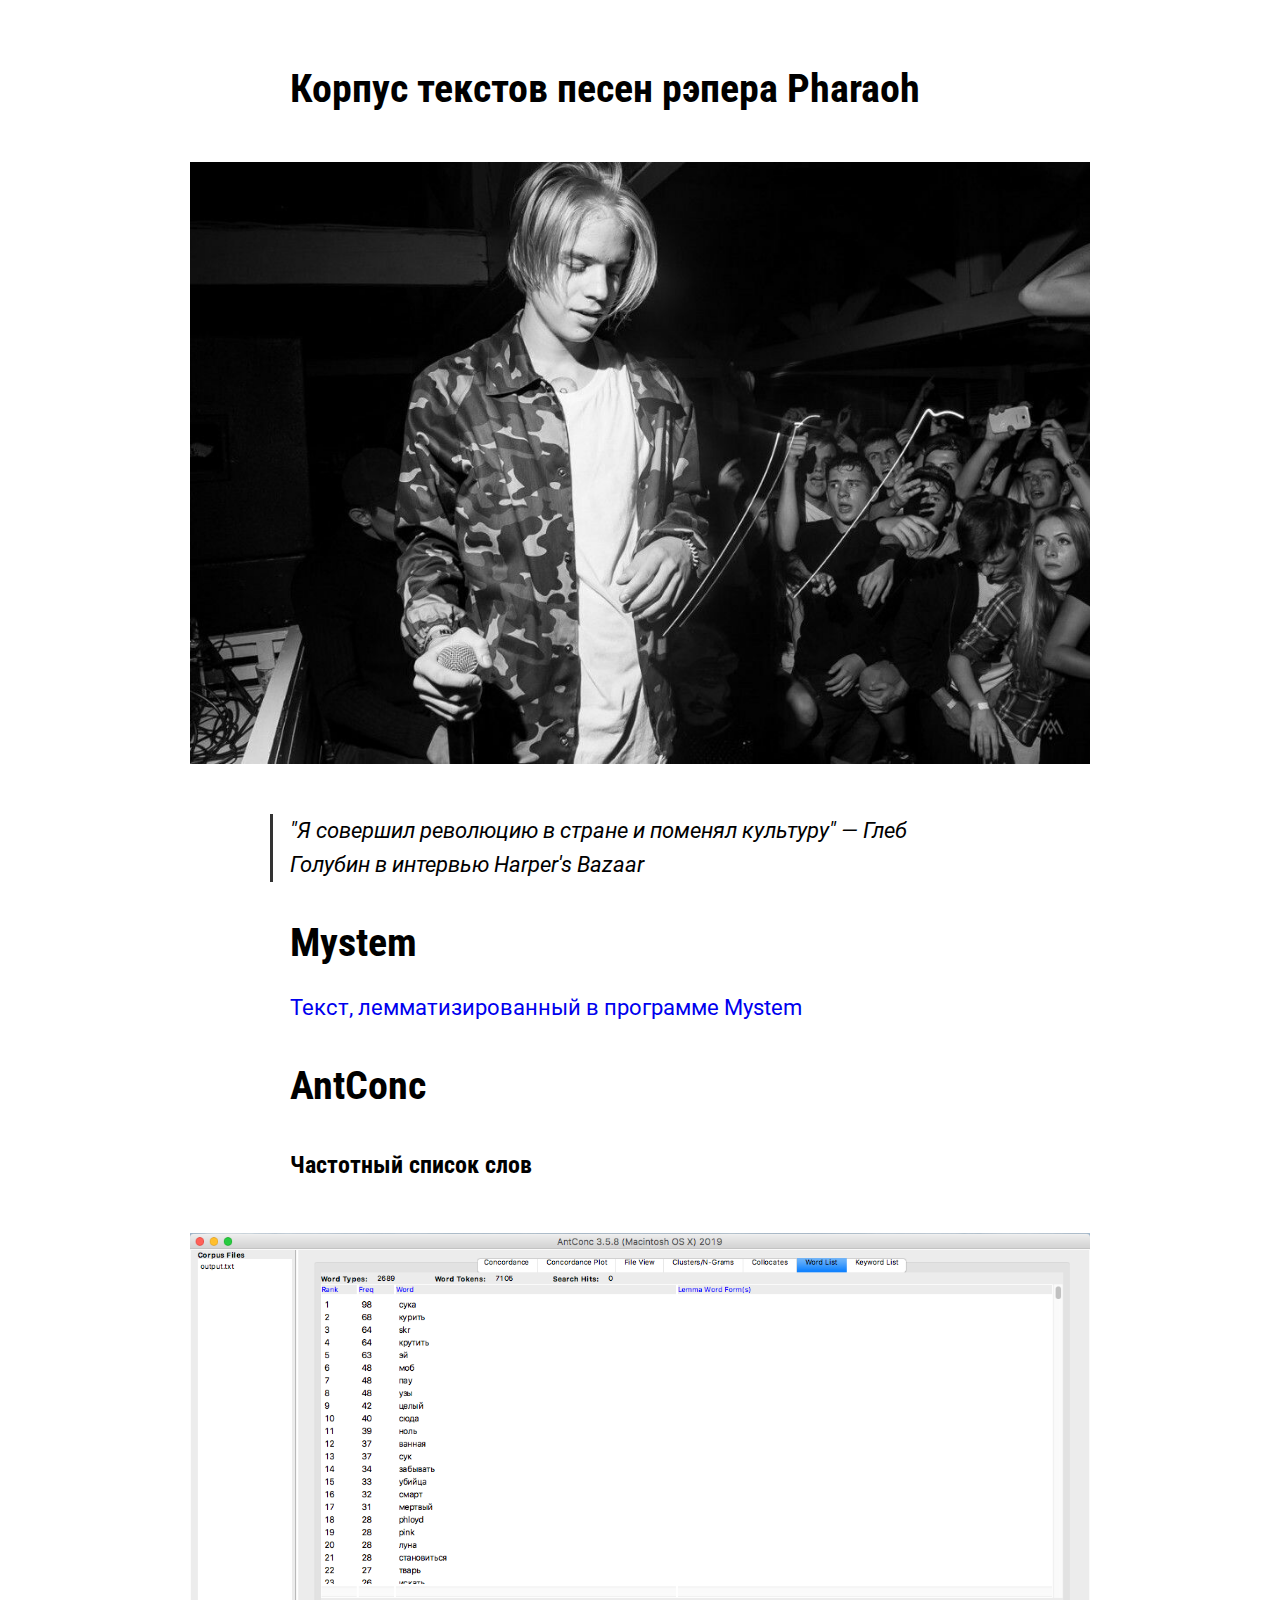
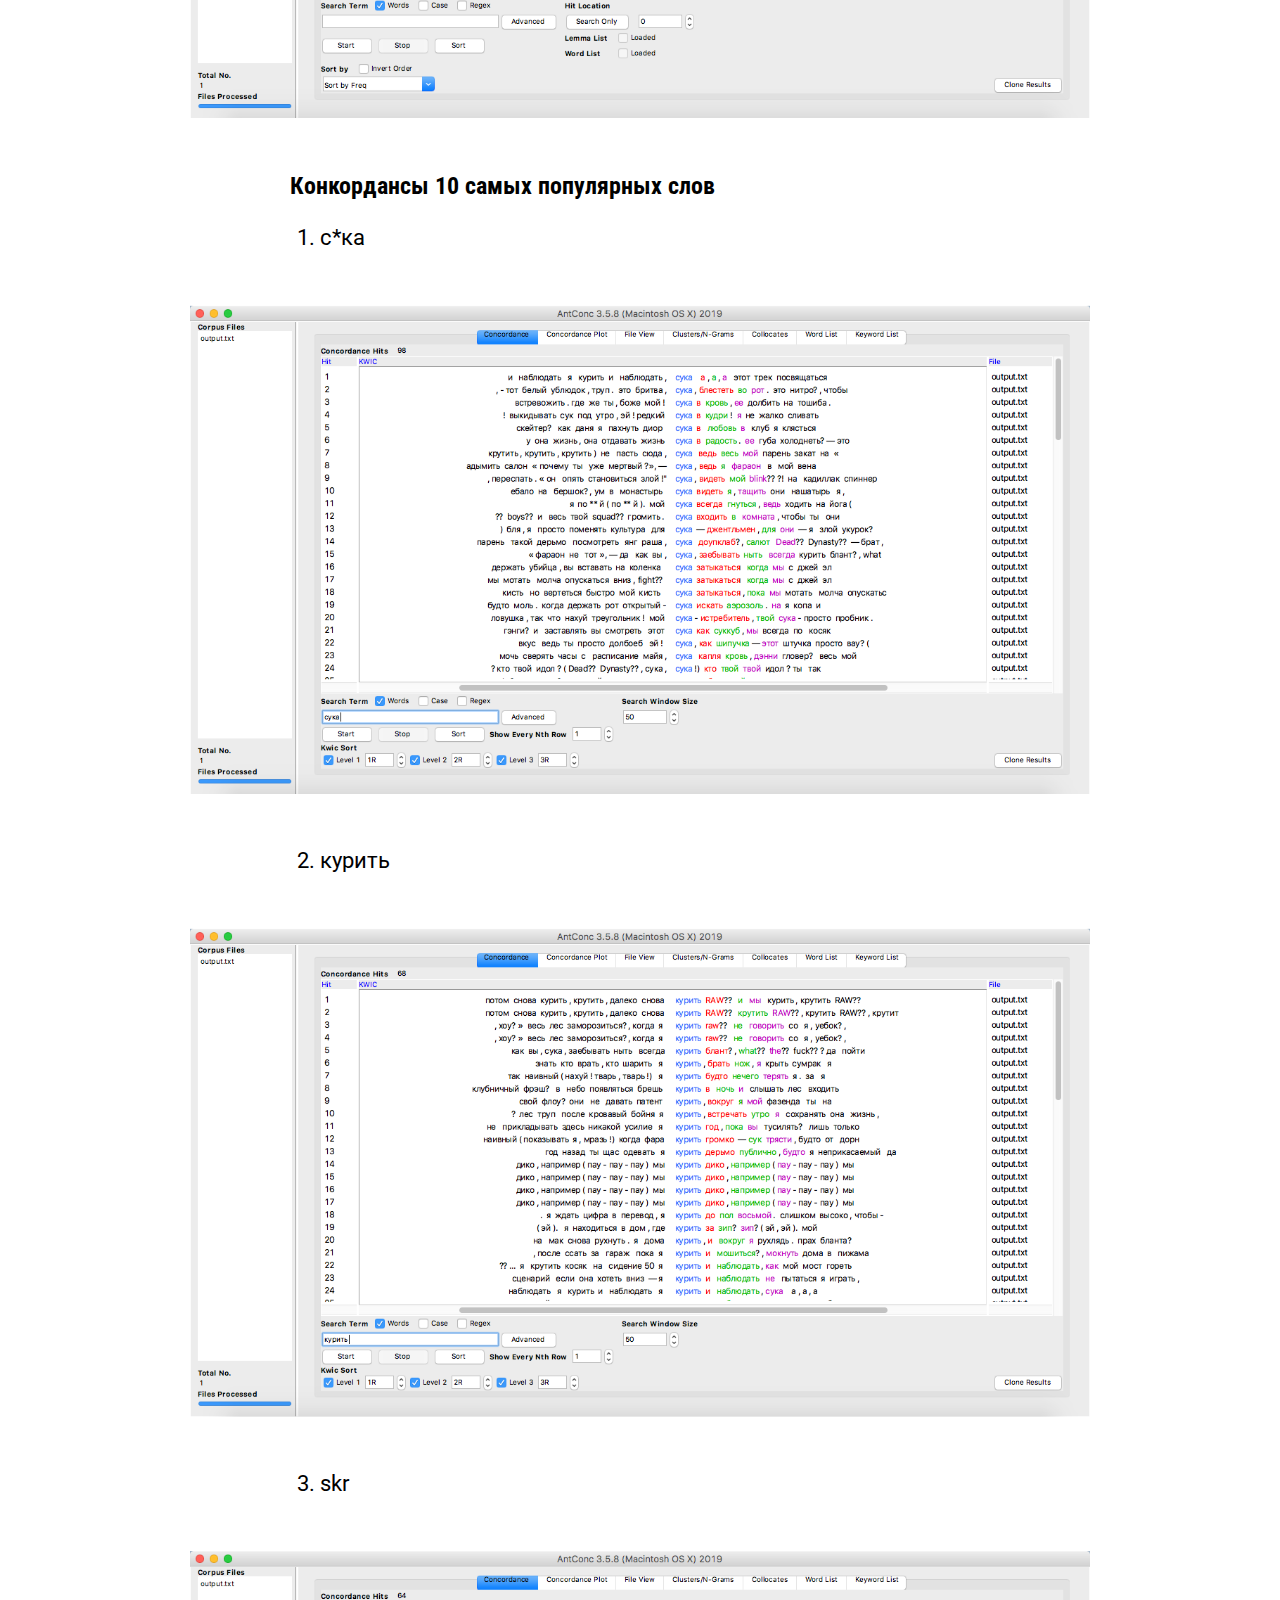
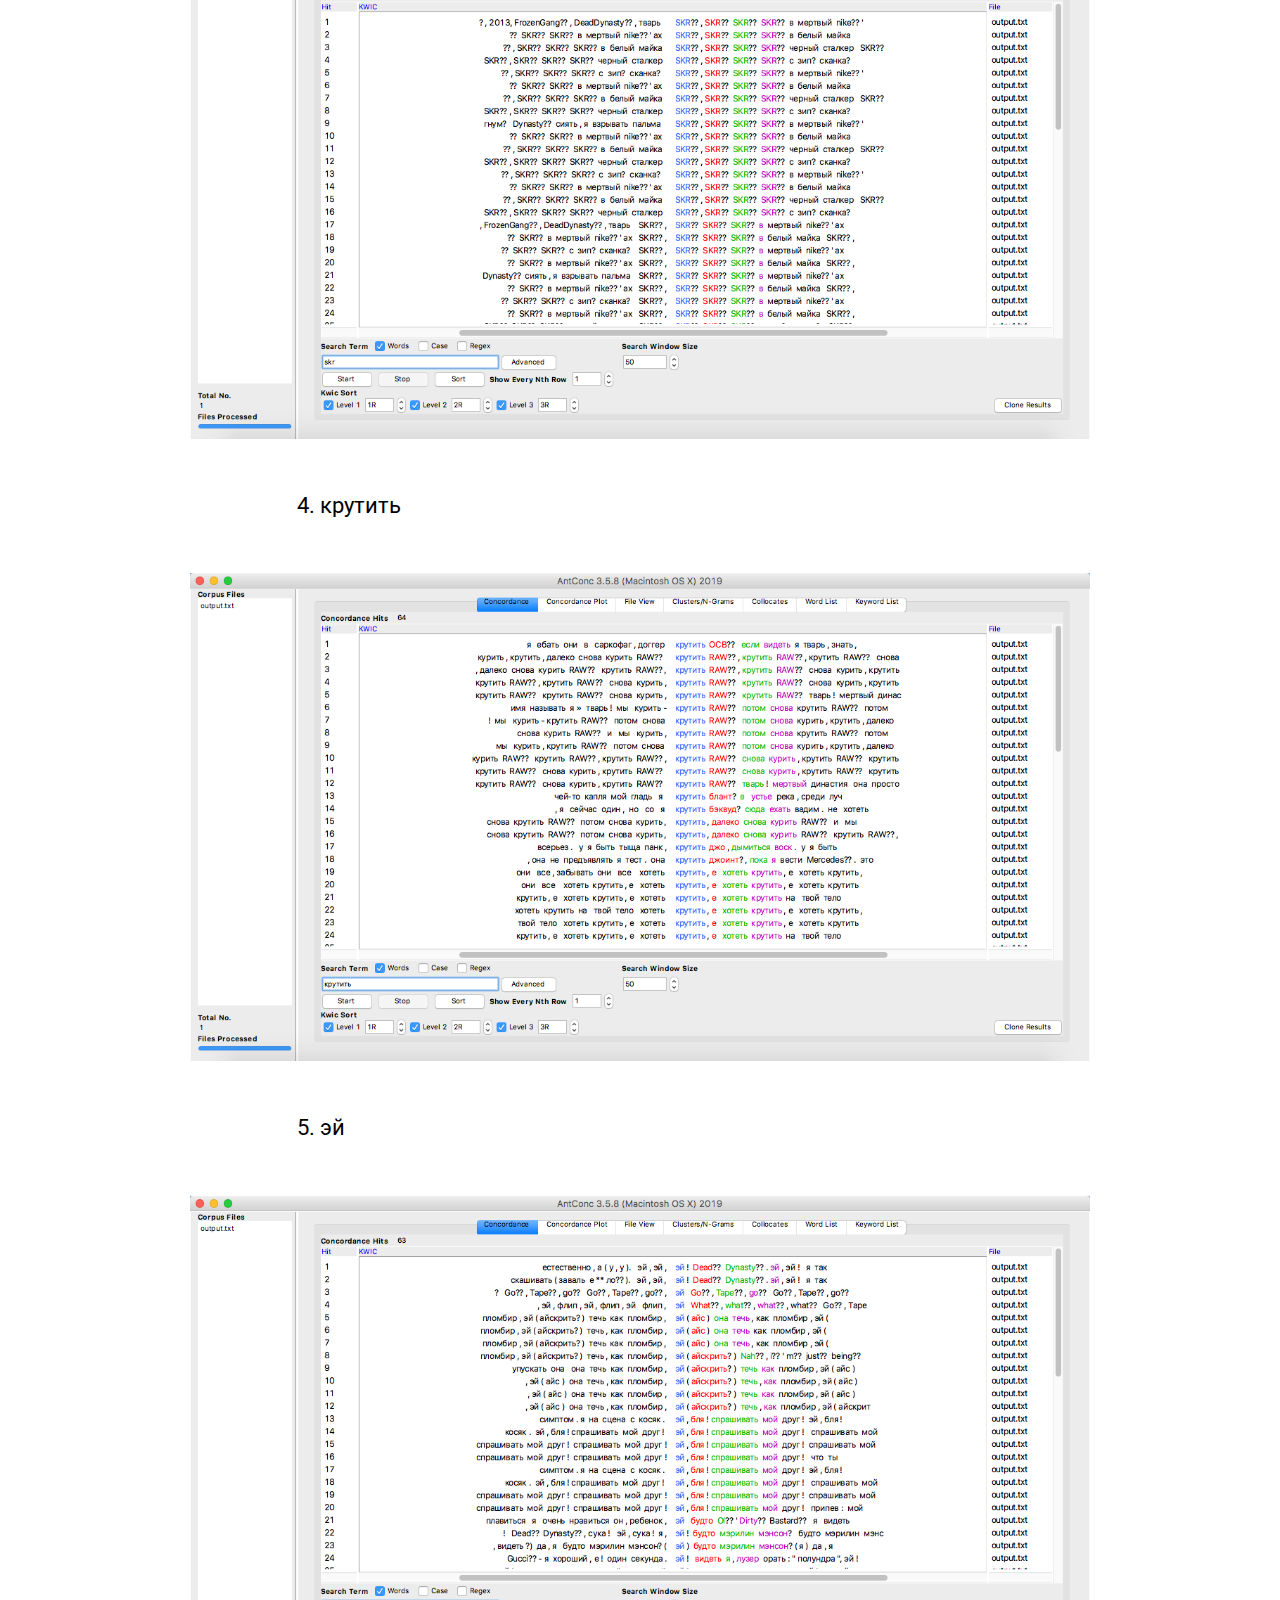
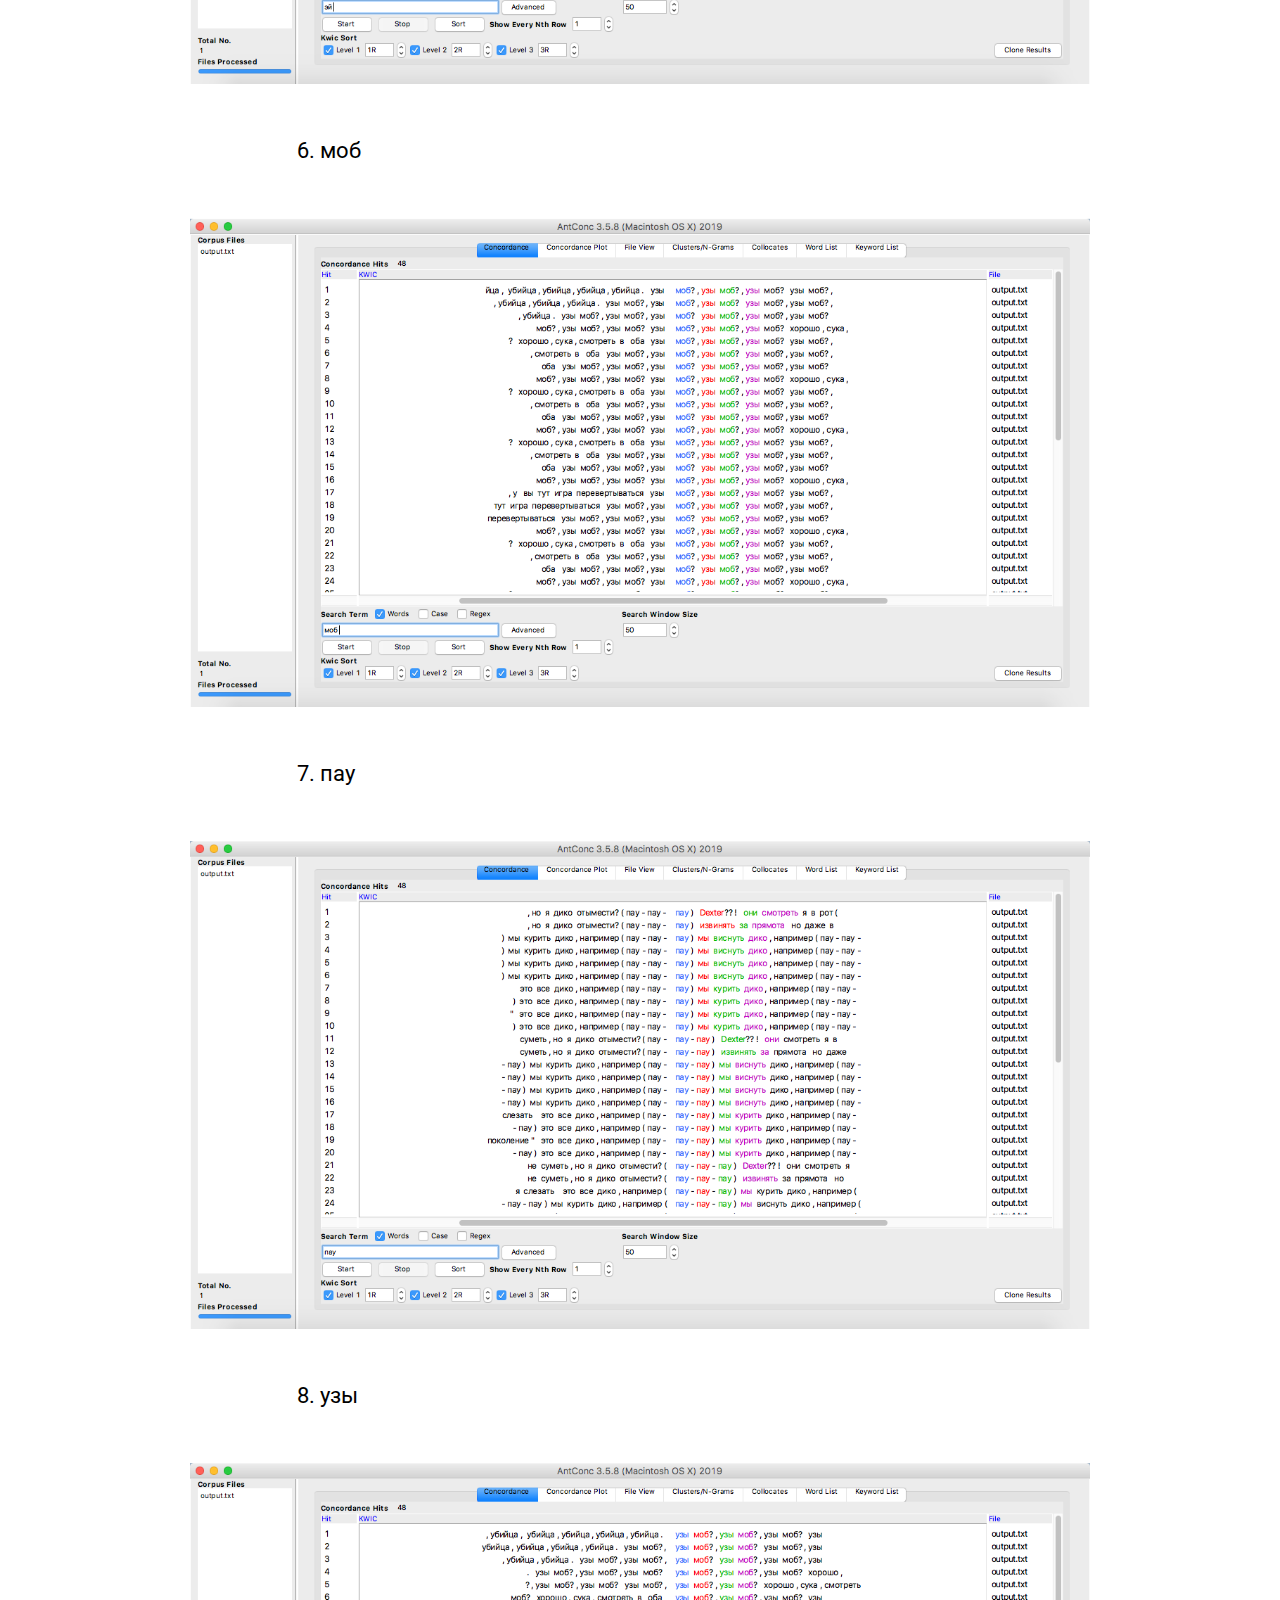
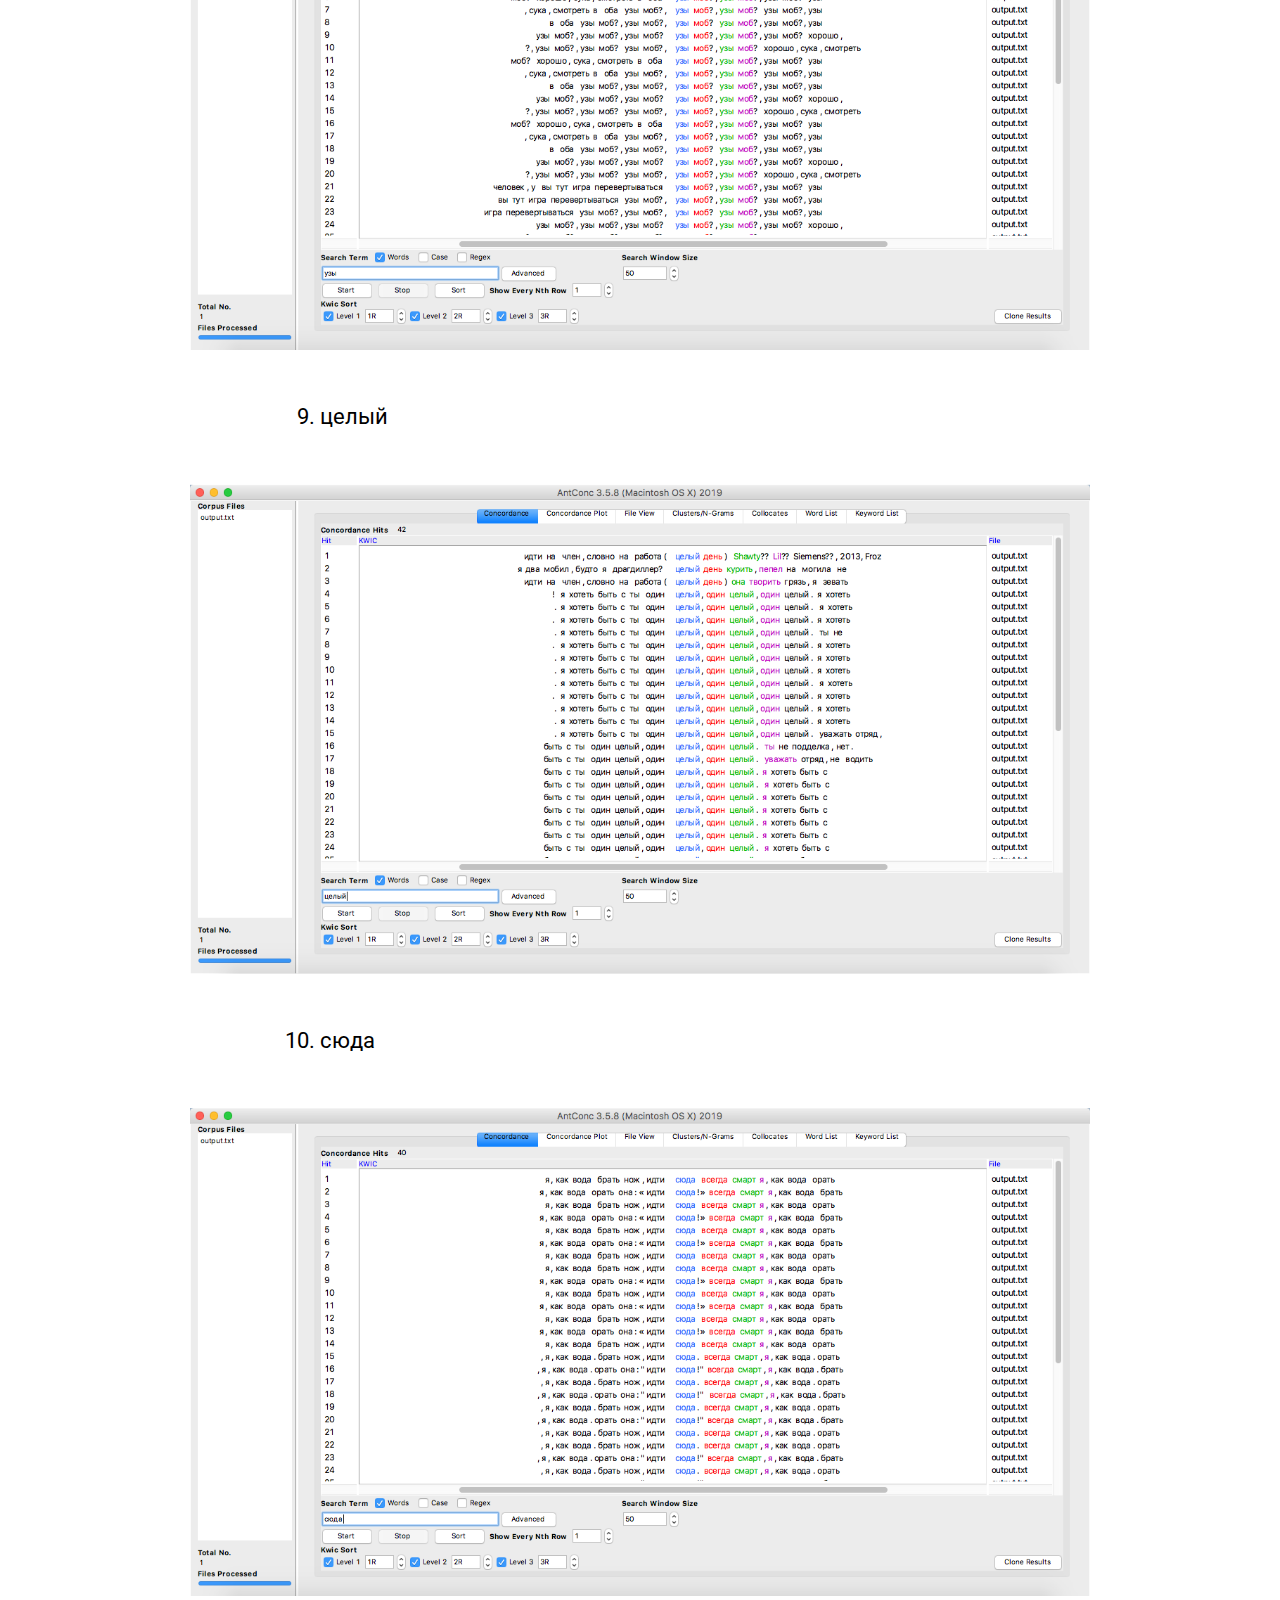
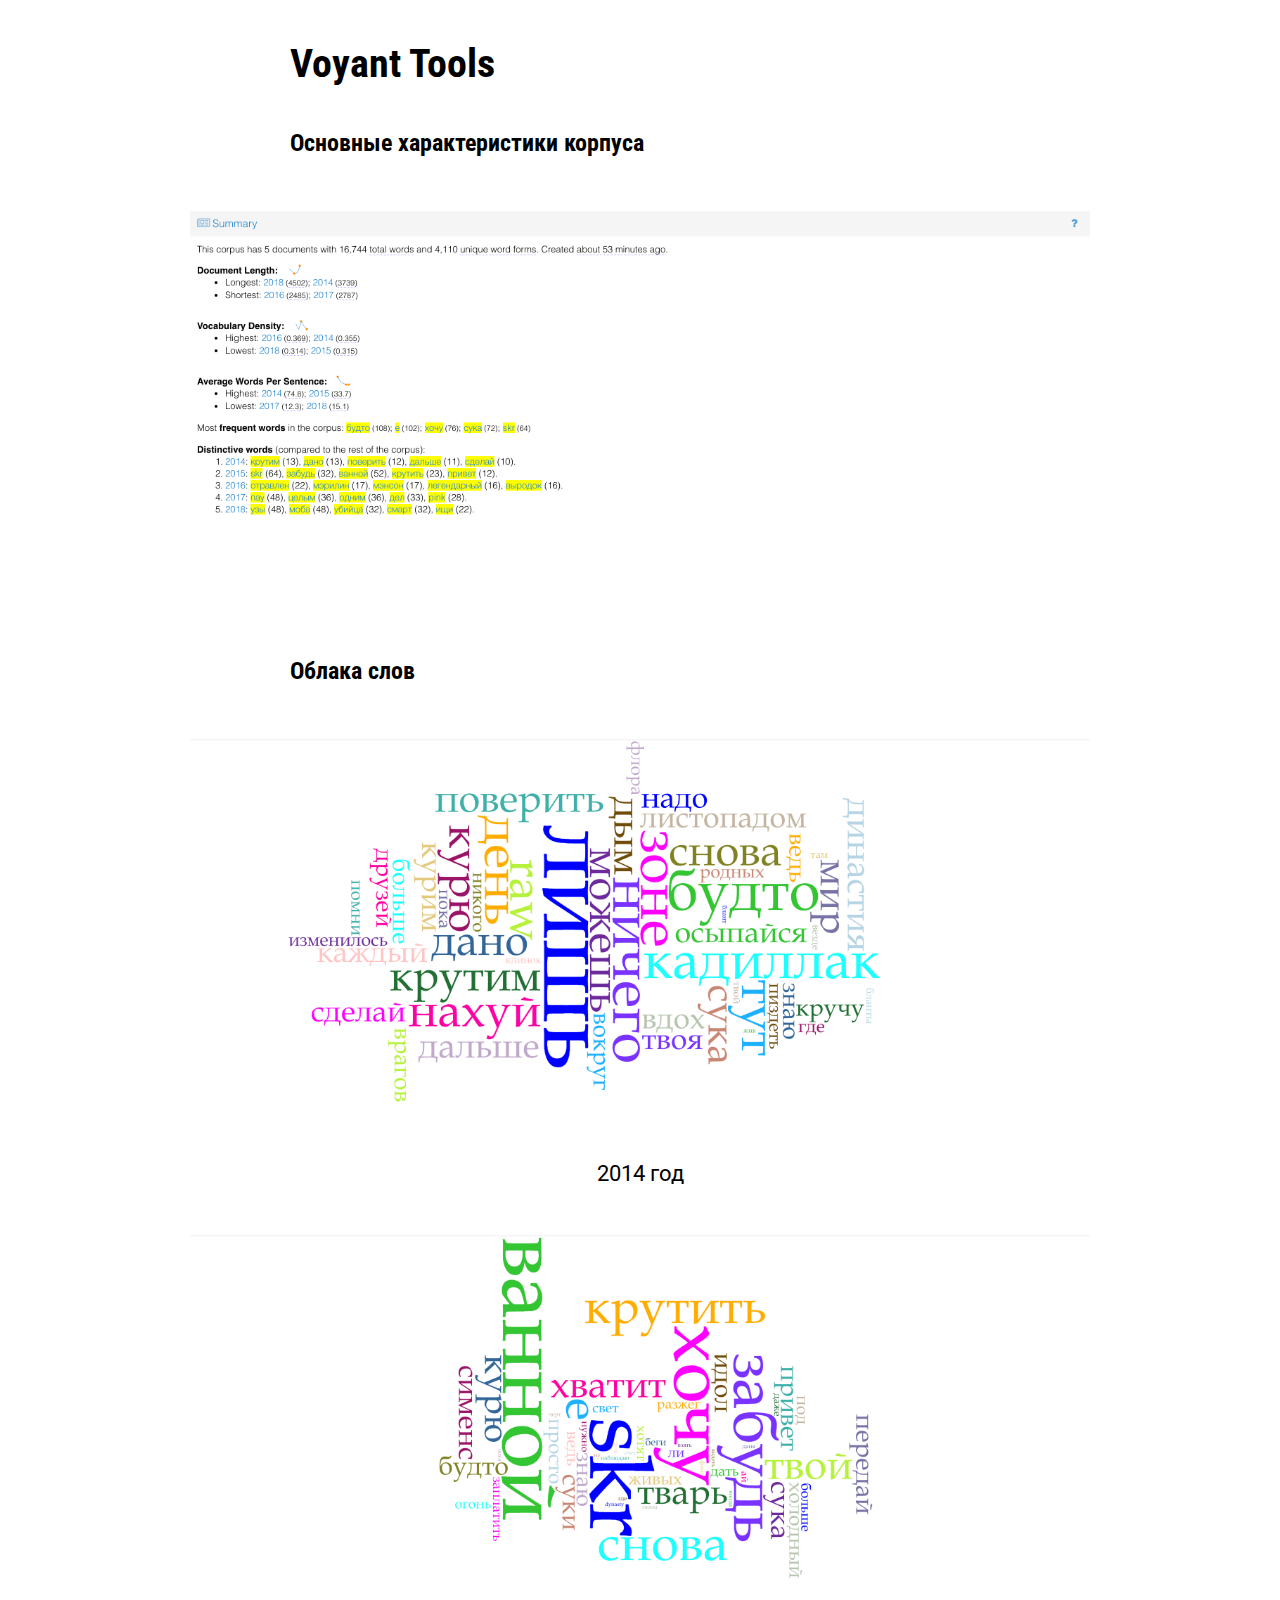
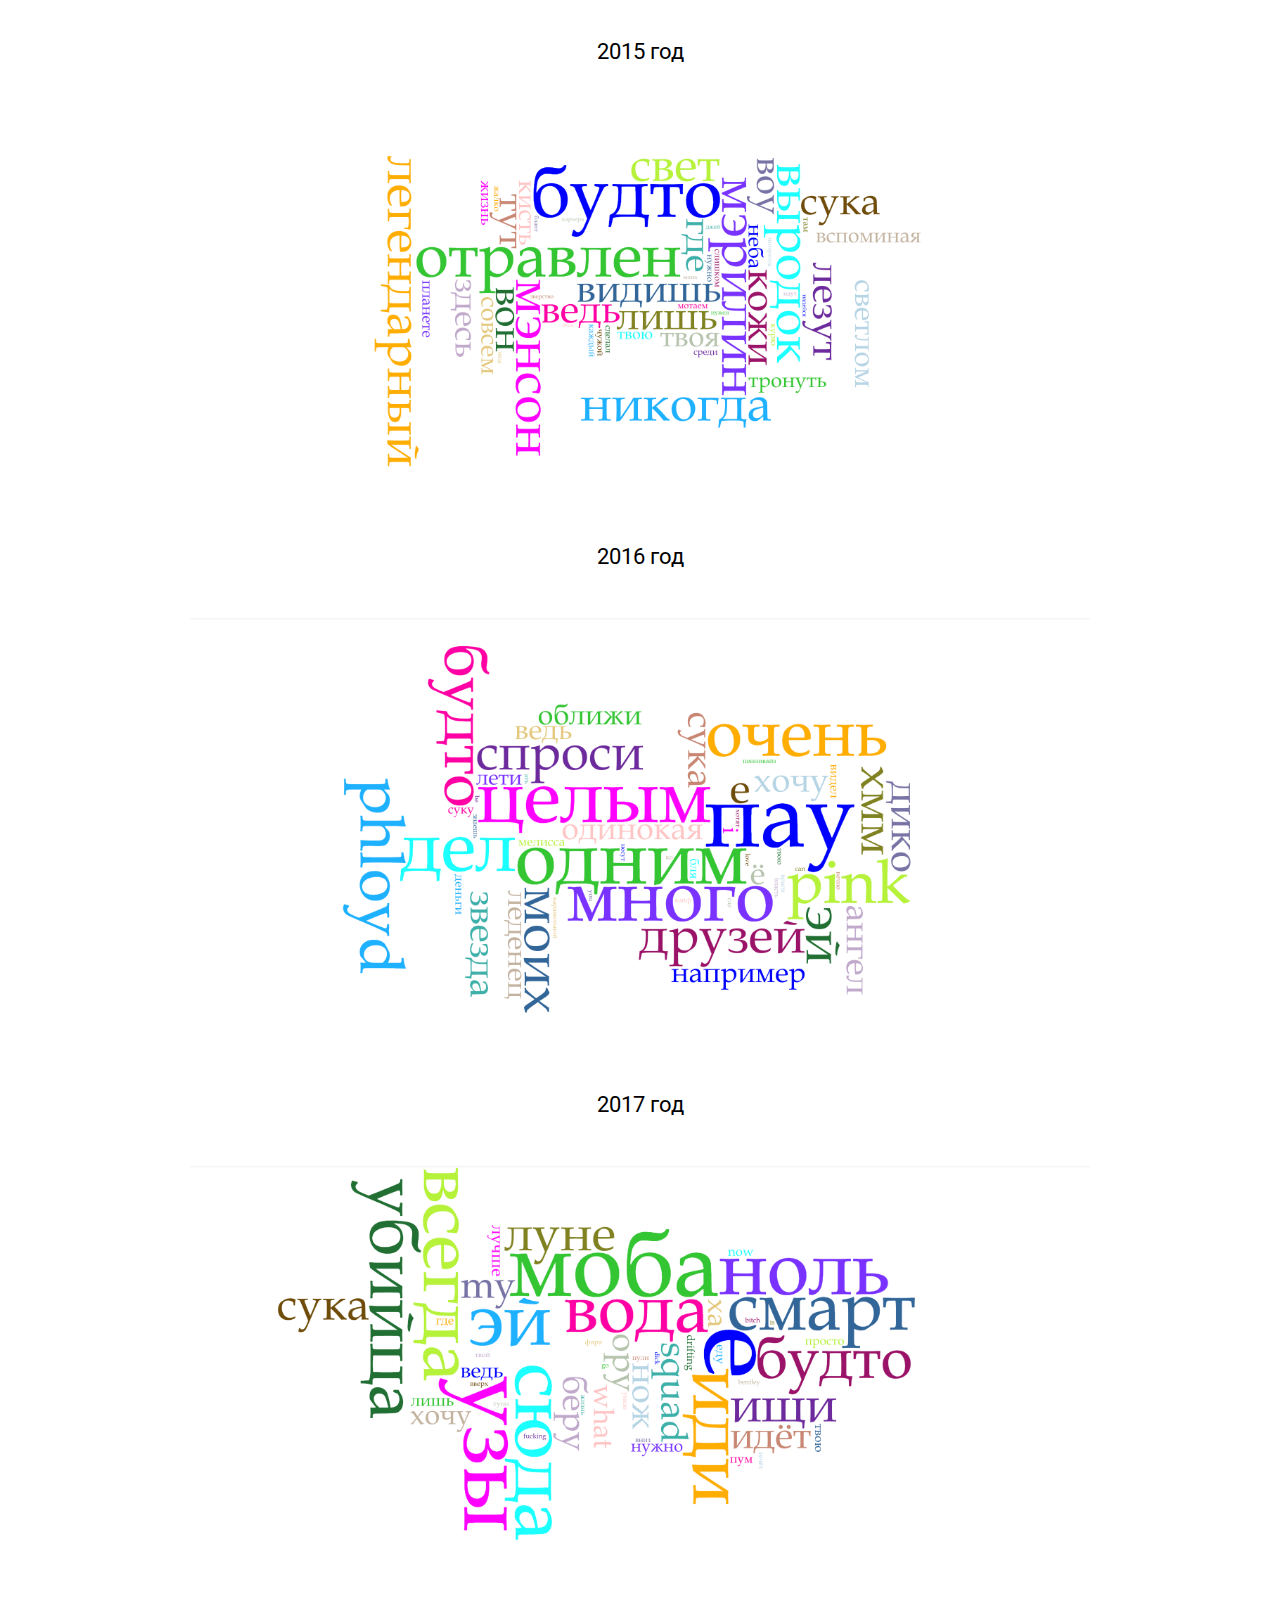
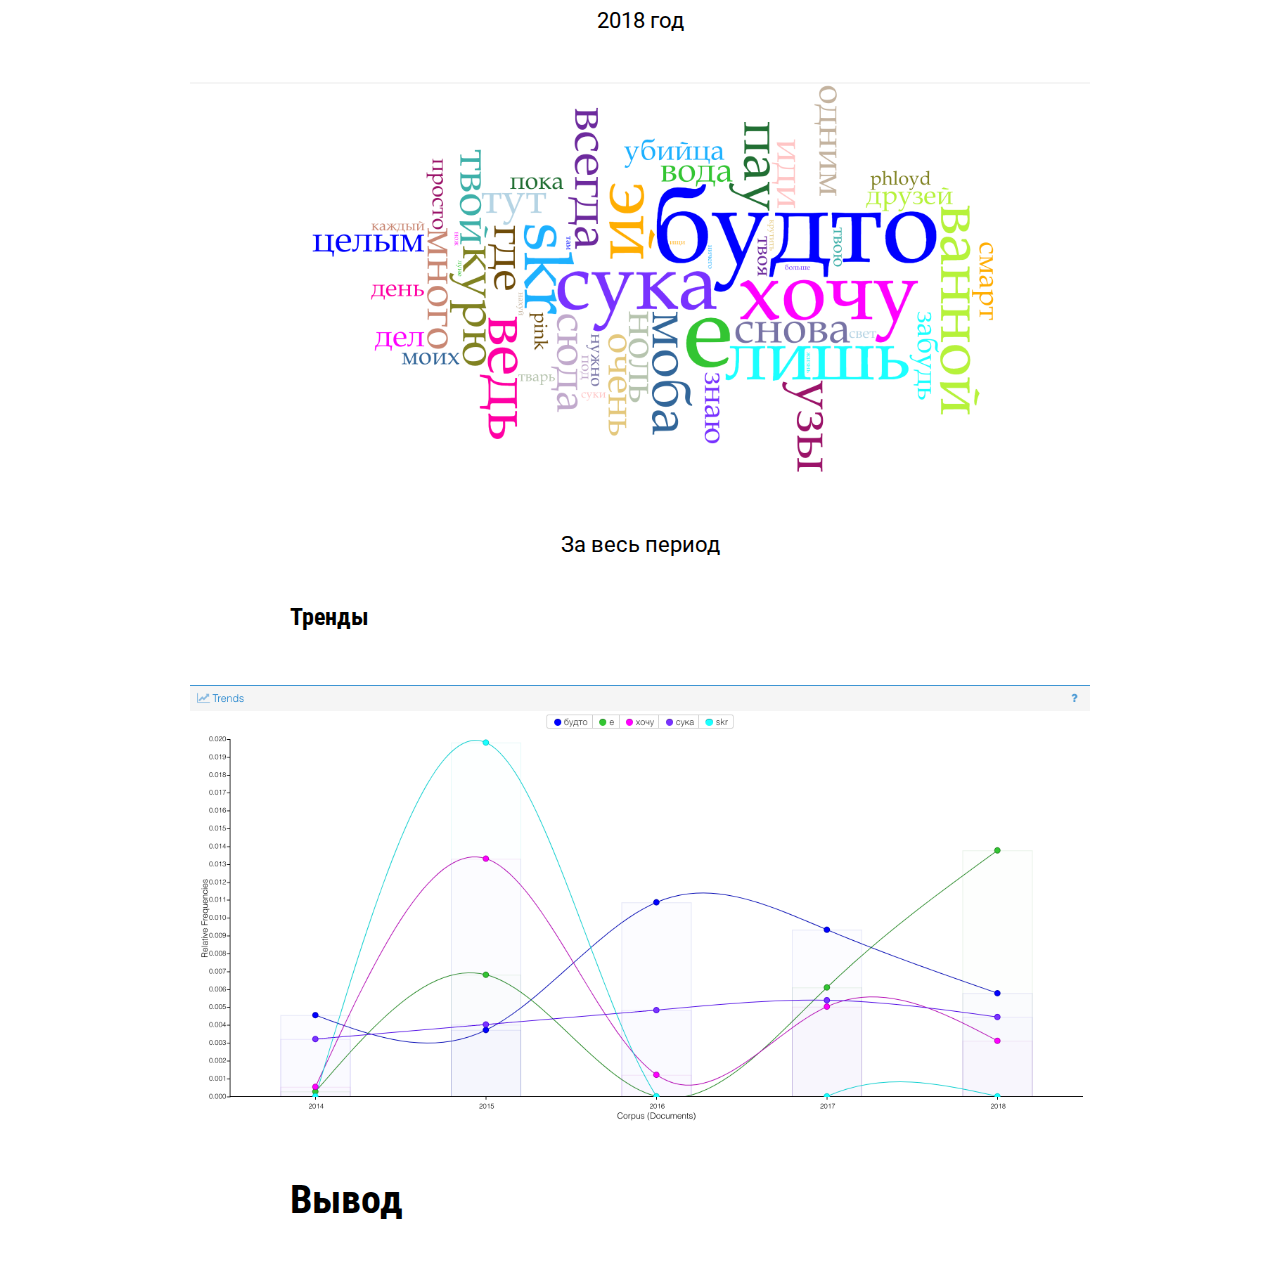
==== project/project.html @ e4fc2eec "Add files via upload" ====
<!DOCTYPE html>
<html lang="en">
<head>
  <meta charset="UTF-8">
  <meta name="viewport" content="width=device-width, initial-scale=1.0">
  <meta http-equiv="X-UA-Compatible" content="ie=edge">
  <link rel="stylesheet" href="style.css">
  <title>Проект</title>
</head>
<body>
  <article>
    <h1>Корпус текстов песен рэпера Pharaoh</h1>
        <img src="img.jpg" alt="Глеб Голубин">
          <blockquote>
            "Я совершил революцию в стране и поменял культуру" — Глеб Голубин в интервью Harper's Bazaar
          </blockquote>
      <h2>Mystem</h2>
        <p>
          <a href="Mystem/output.txt">Текст, лемматизированный в программе Mystem</a>
        </p>
      <h2>AntConc</h2>
        <h3>Частотный список слов</h3>
          <img src="AntConc/wordlist.png" alt="Word list">
        <h3>Конкордансы 10 самых популярных слов</h3>
        <ol>
          <li>с*ка</li>
          <img src="AntConc/concordance1.png" alt="concordance1">
          <li>курить</li>
          <img src="AntConc/concordance2.png" alt="concordance2">
          <li>skr</li>
          <img src="AntConc/concordance3.png" alt="concordance3">
          <li>крутить</li>
          <img src="AntConc/concordance4.png" alt="concordance4">
          <li>эй</li>
          <img src="AntConc/concordance5.png" alt="concordance5">
          <li>моб</li>
          <img src="AntConc/concordance6.png" alt="concordance6">
          <li>пау</li>
          <img src="AntConc/concordance7.png" alt="concordance7">
          <li>узы</li>
          <img src="AntConc/concordance8.png" alt="concordance8">
          <li>целый</li>
          <img src="AntConc/concordance9.png" alt="concordance9">
          <li>сюда</li>
          <img src="AntConc/concordance10.png" alt="concordance10">
        </ol>

      <h2>Voyant Tools</h2>
        <h3>Основные характеристики корпуса</h3>
          <img src="Voyant Tools/summary.png" alt="summary">
        <h3>Облака слов</h3>
          <figure>
            <img src="Voyant Tools/2014.png" alt="2014">
            <figcaption>2014 год</figcaption>
          </figure>
          <figure>
            <img src="Voyant Tools/2015.png" alt="2015">
            <figcaption>2015 год</figcaption>
          </figure>
          <figure>
            <img src="Voyant Tools/2016.png" alt="2016">
            <figcaption>2016 год</figcaption>
          </figure>
          <figure>
            <img src="Voyant Tools/2017.png" alt="2017">
            <figcaption>2017 год</figcaption>
          </figure>
          <figure>
            <img src="Voyant Tools/2018.png" alt="2018">
            <figcaption>2018 год</figcaption>
          </figure>
          <figure>
            <img src="Voyant Tools/corpora.png" alt="corpora">
            <figcaption>За весь период</figcaption>
          </figure>
        <h3>Тренды</h3>
          <img src="Voyant Tools/trends.png" alt="trends">
        <h2>Вывод</h2>
          <p></p>
  </article>

</body>
</html>
---- project/style.css ----
@import "reset.css";
@import url('https://fonts.googleapis.com/css?family=Roboto+Condensed:700&display=swap');
@import url('https://fonts.googleapis.com/css?family=Roboto&display=swap');

body {
  font-family: 'Roboto', sans-serif;
  padding-top: 66px;
  padding-bottom: 40px;
  -webkit-font-smoothing: antialiased;
  -moz-osx-font-smoothing: grayscale;
}

article {
  width: 700px;
  margin: 0 auto;
}

h1, h2, h3 {
  font-family: 'Roboto Condensed', sans-serif;
  font-weight: bold;
}

h1 {
  font-size: 40px;
  line-height: 46px;
}

h2 {
  font-size: 40px;
  line-height: 36px;
  margin-top: 43px;
}

h3 {
  font-size: 24px;
  line-height: 36px;
  margin-top: 43px;
}

article img {
  display: block;
  width: 900px;
  margin: 50px 0 50px -100px;
}

a {
  text-decoration: none;
}

article ul {
  margin: 29px auto;
  list-style: disc;
}

article ol {
  list-style: decimal;
}

article li {
  margin: 17px 0 17px 30px;
}

img + blockquote {
  margin-top: 39px;
}

p, article ul, article ol {
  font-size: 22px;
  line-height: 34px;
}

h2 + p, h3 + p {
  margin-top: 30px;
}

p + p, p + ol, p + ul {
  margin-top: 26px;
}

figcaption {
  margin: 0 auto;
  font-size: 22px;
  text-align: center;
}

blockquote {
  position: relative;
  margin-top: 29px;
  font-style: italic;
  font-size: 22px;
  line-height: 34px;
}

blockquote::before {
  content: '';
  display: block;
  position: absolute;
  top: 0;
  left: -20px;
  width: 3px;
  height: 100%;
  background-color: rgba(0,0,0,.8);
}
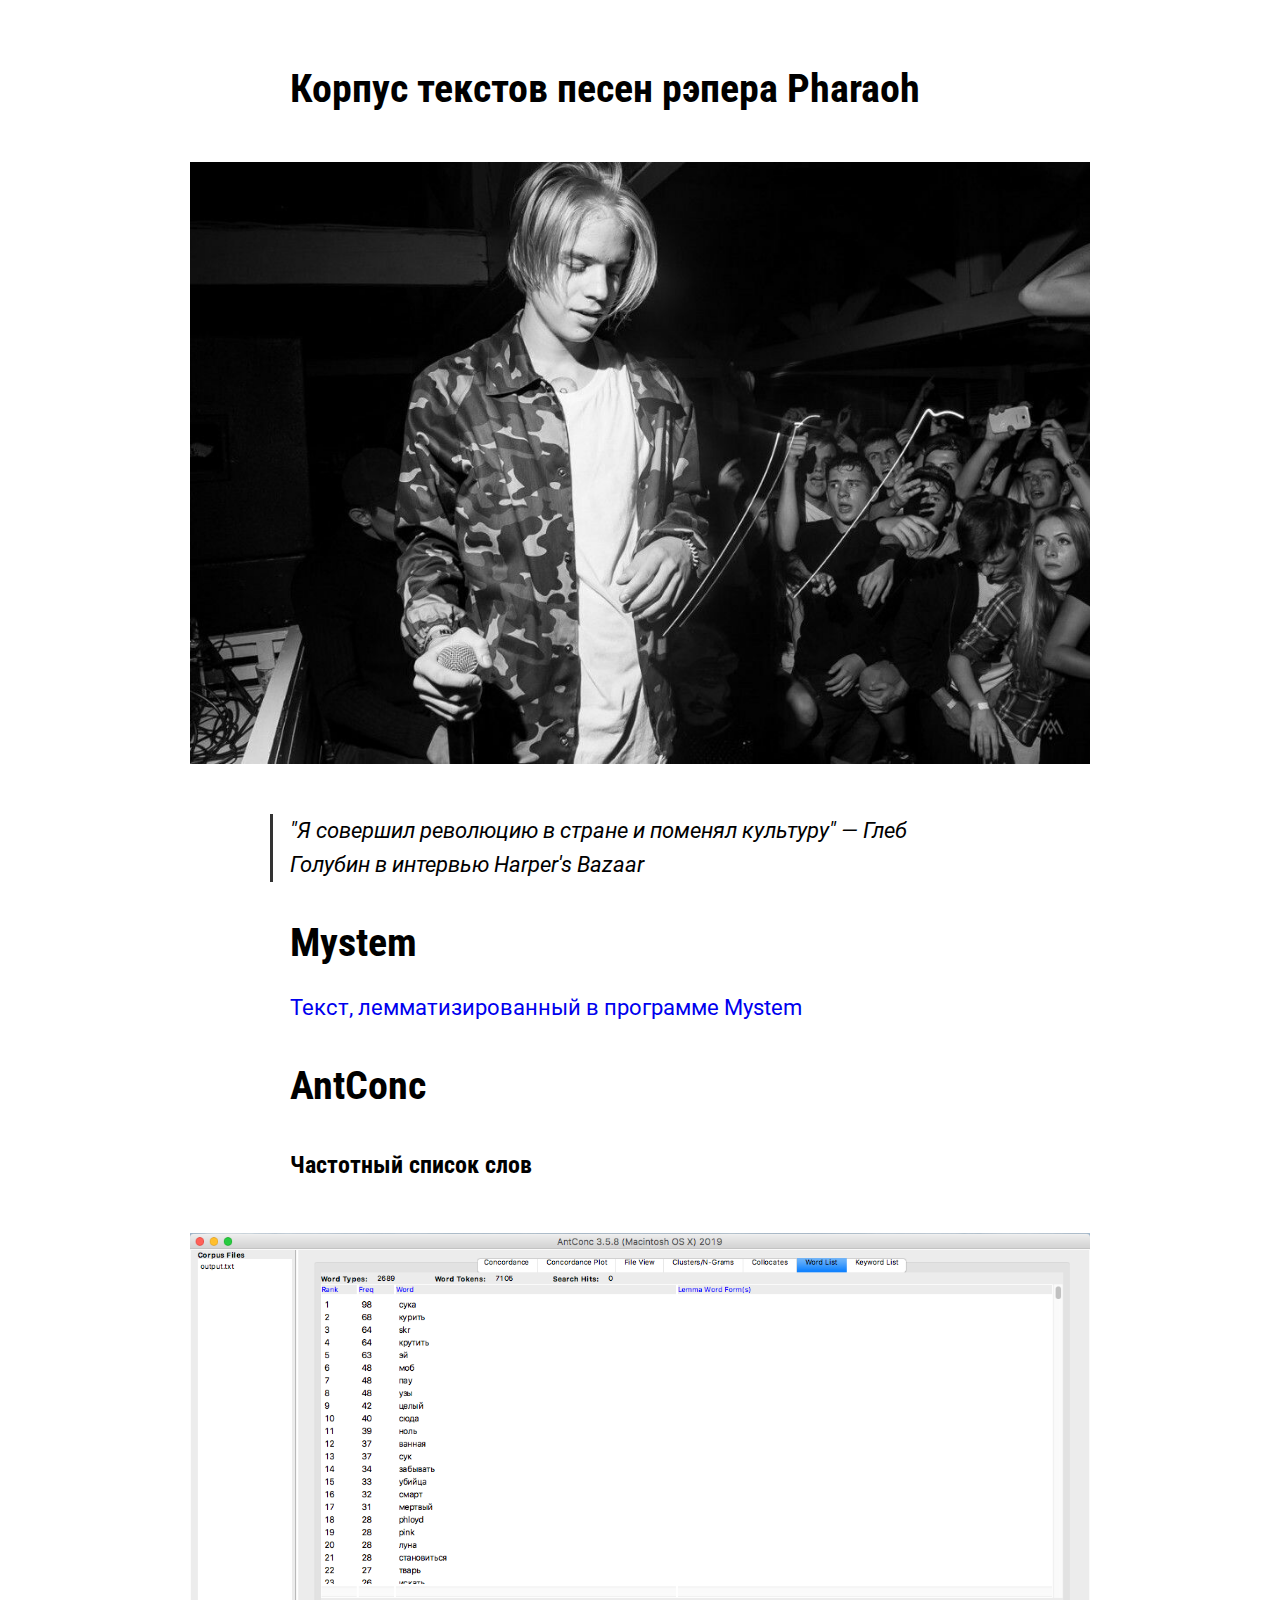
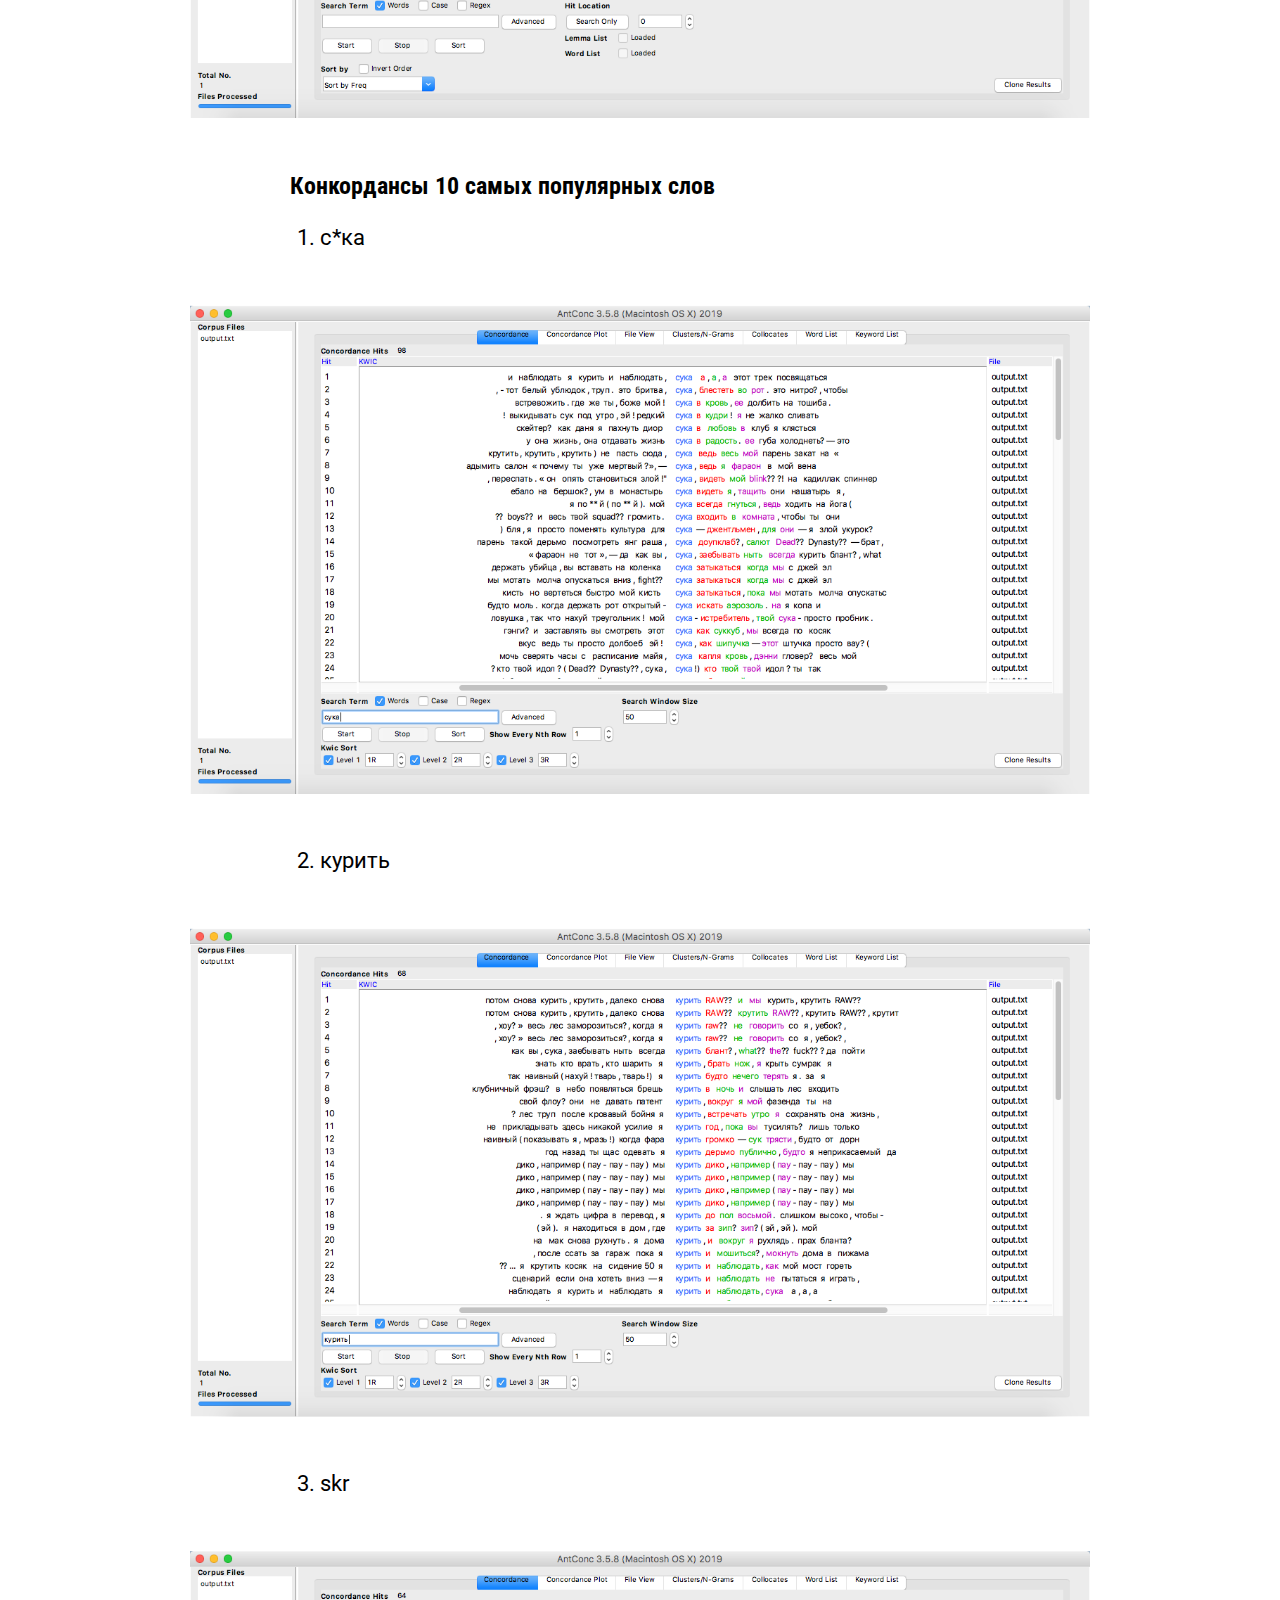
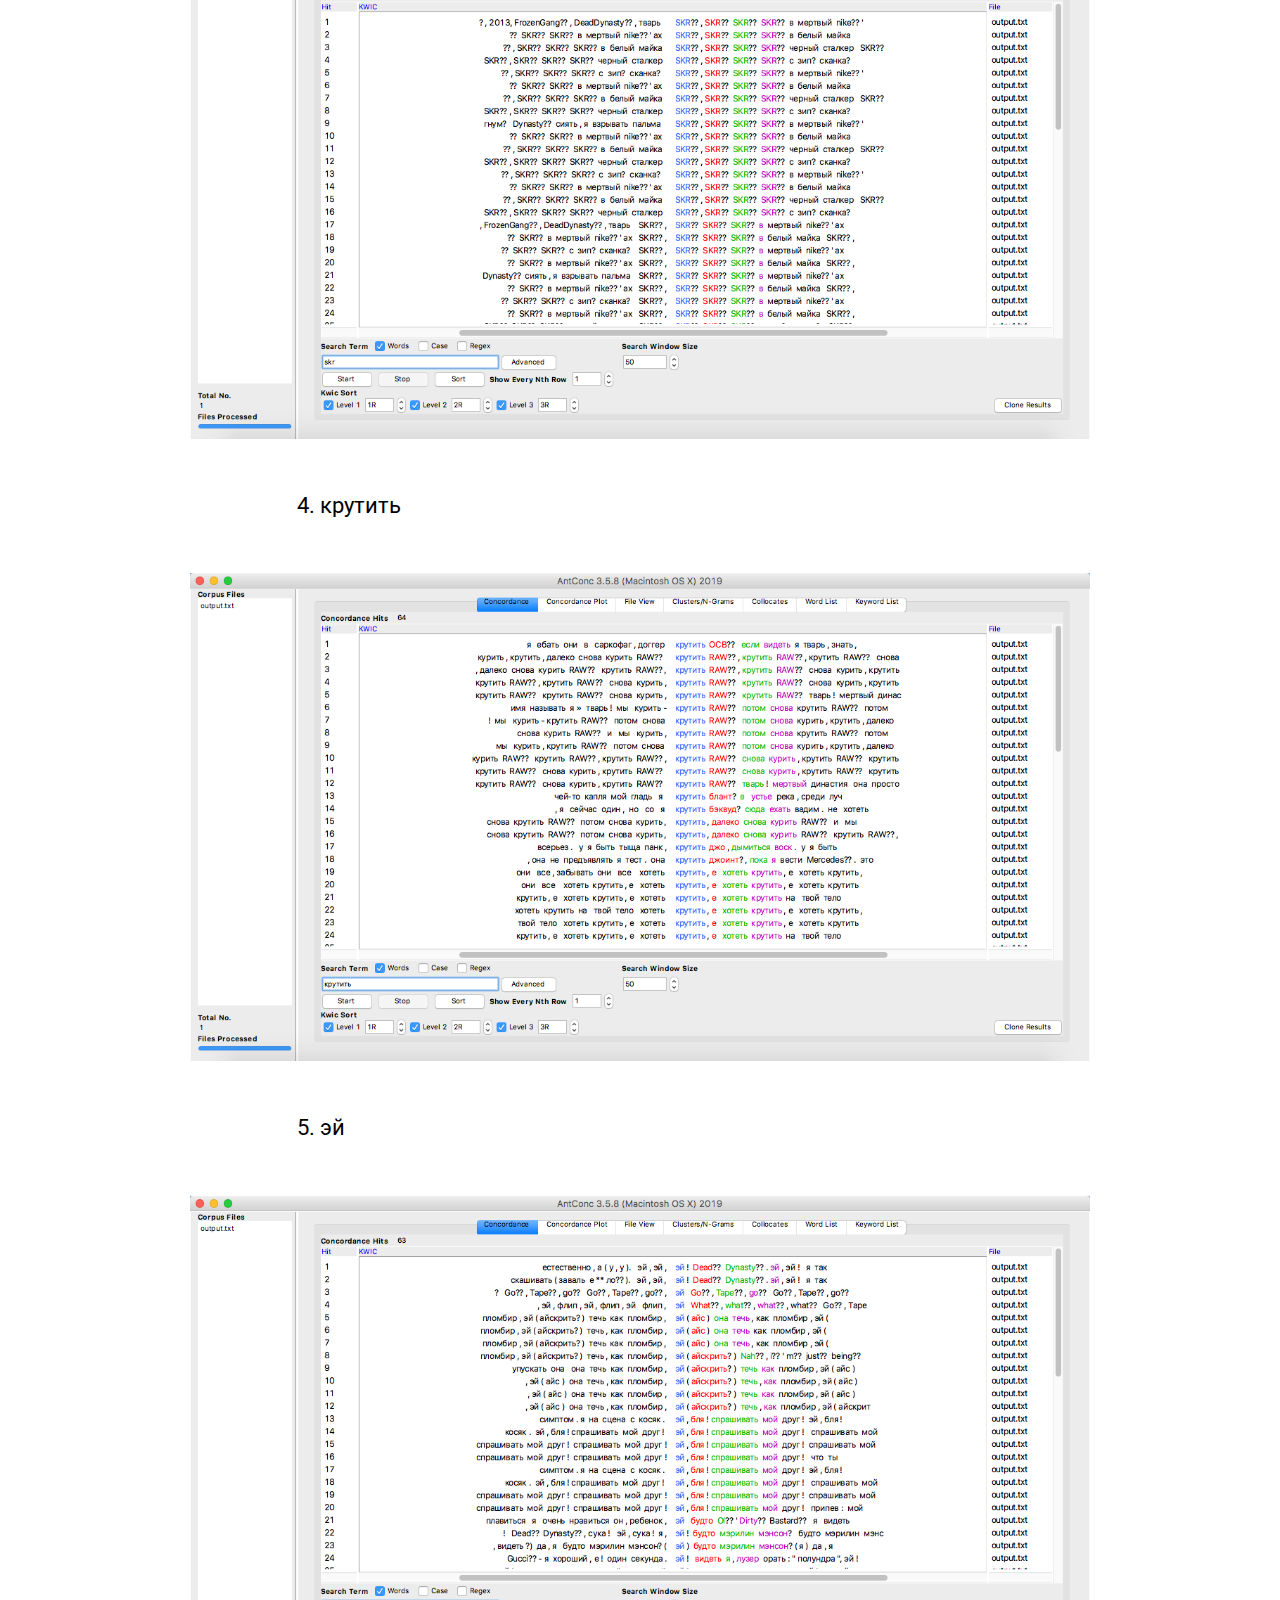
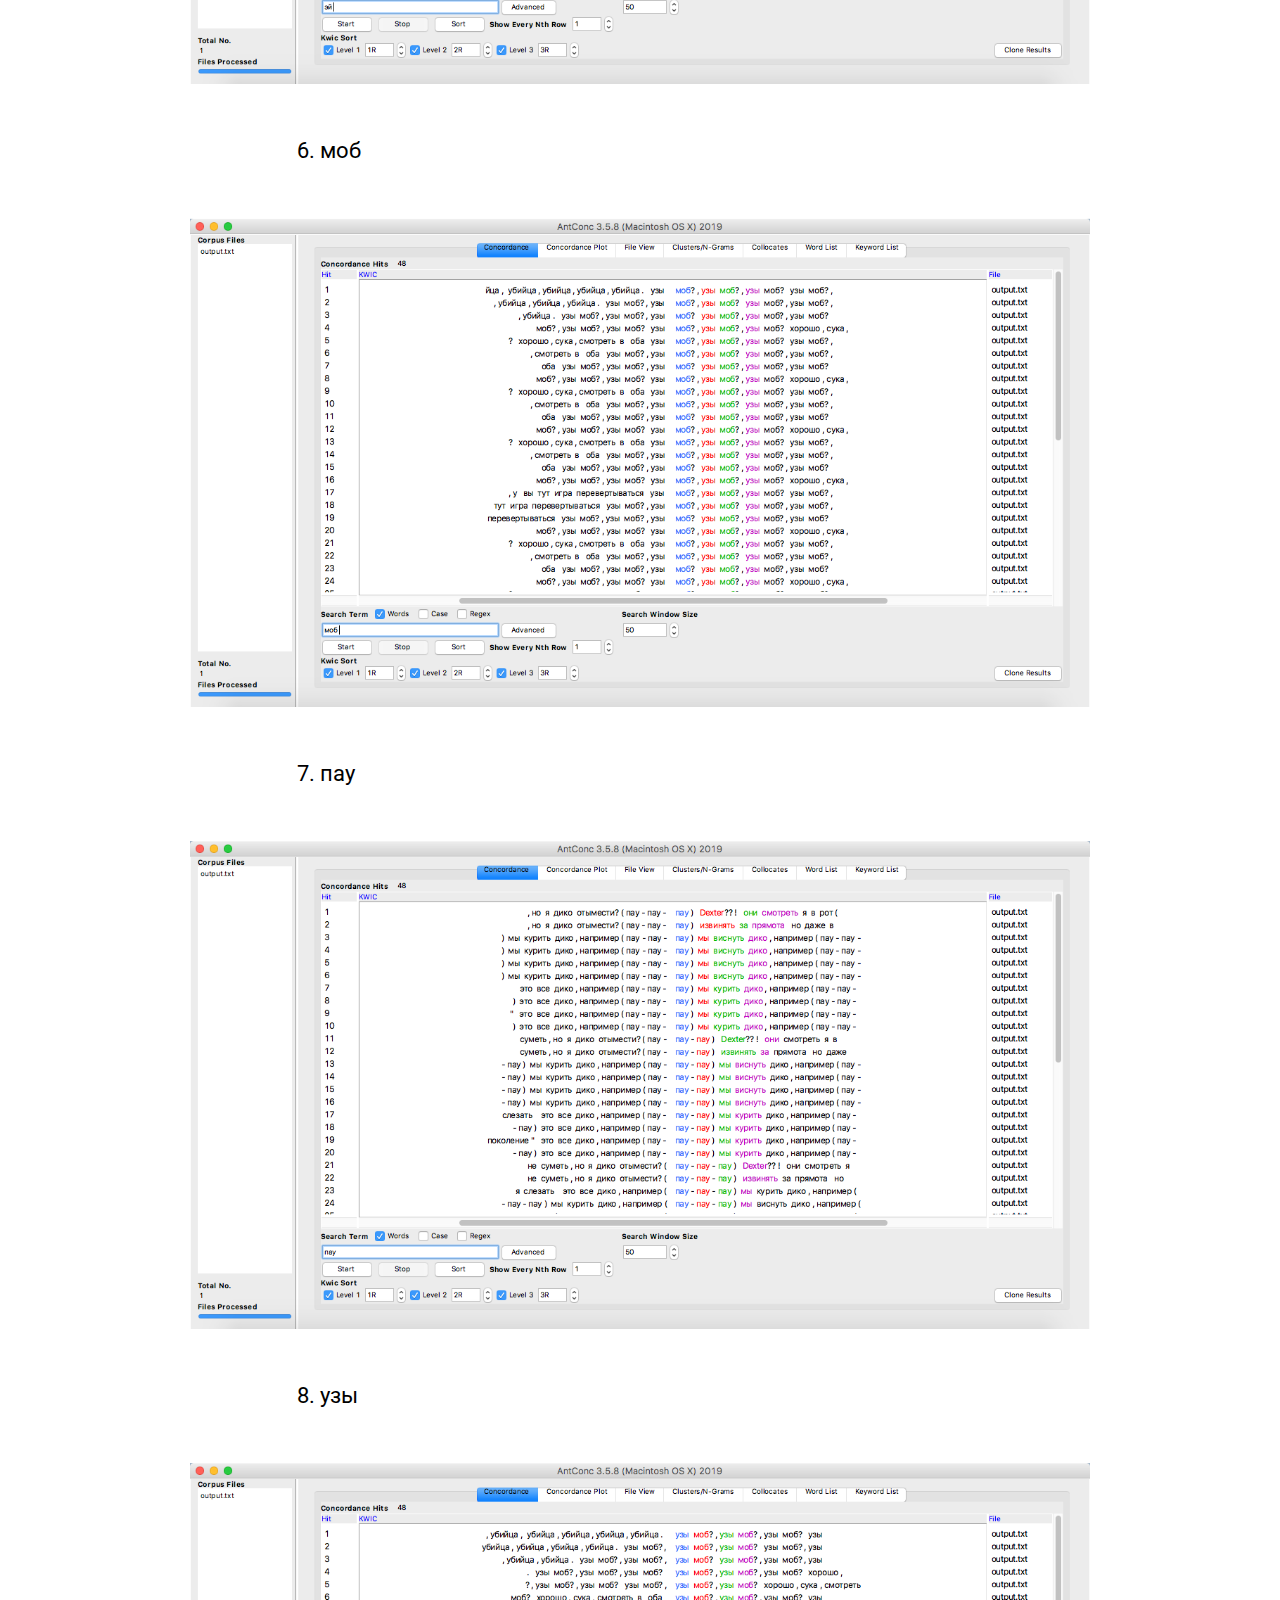
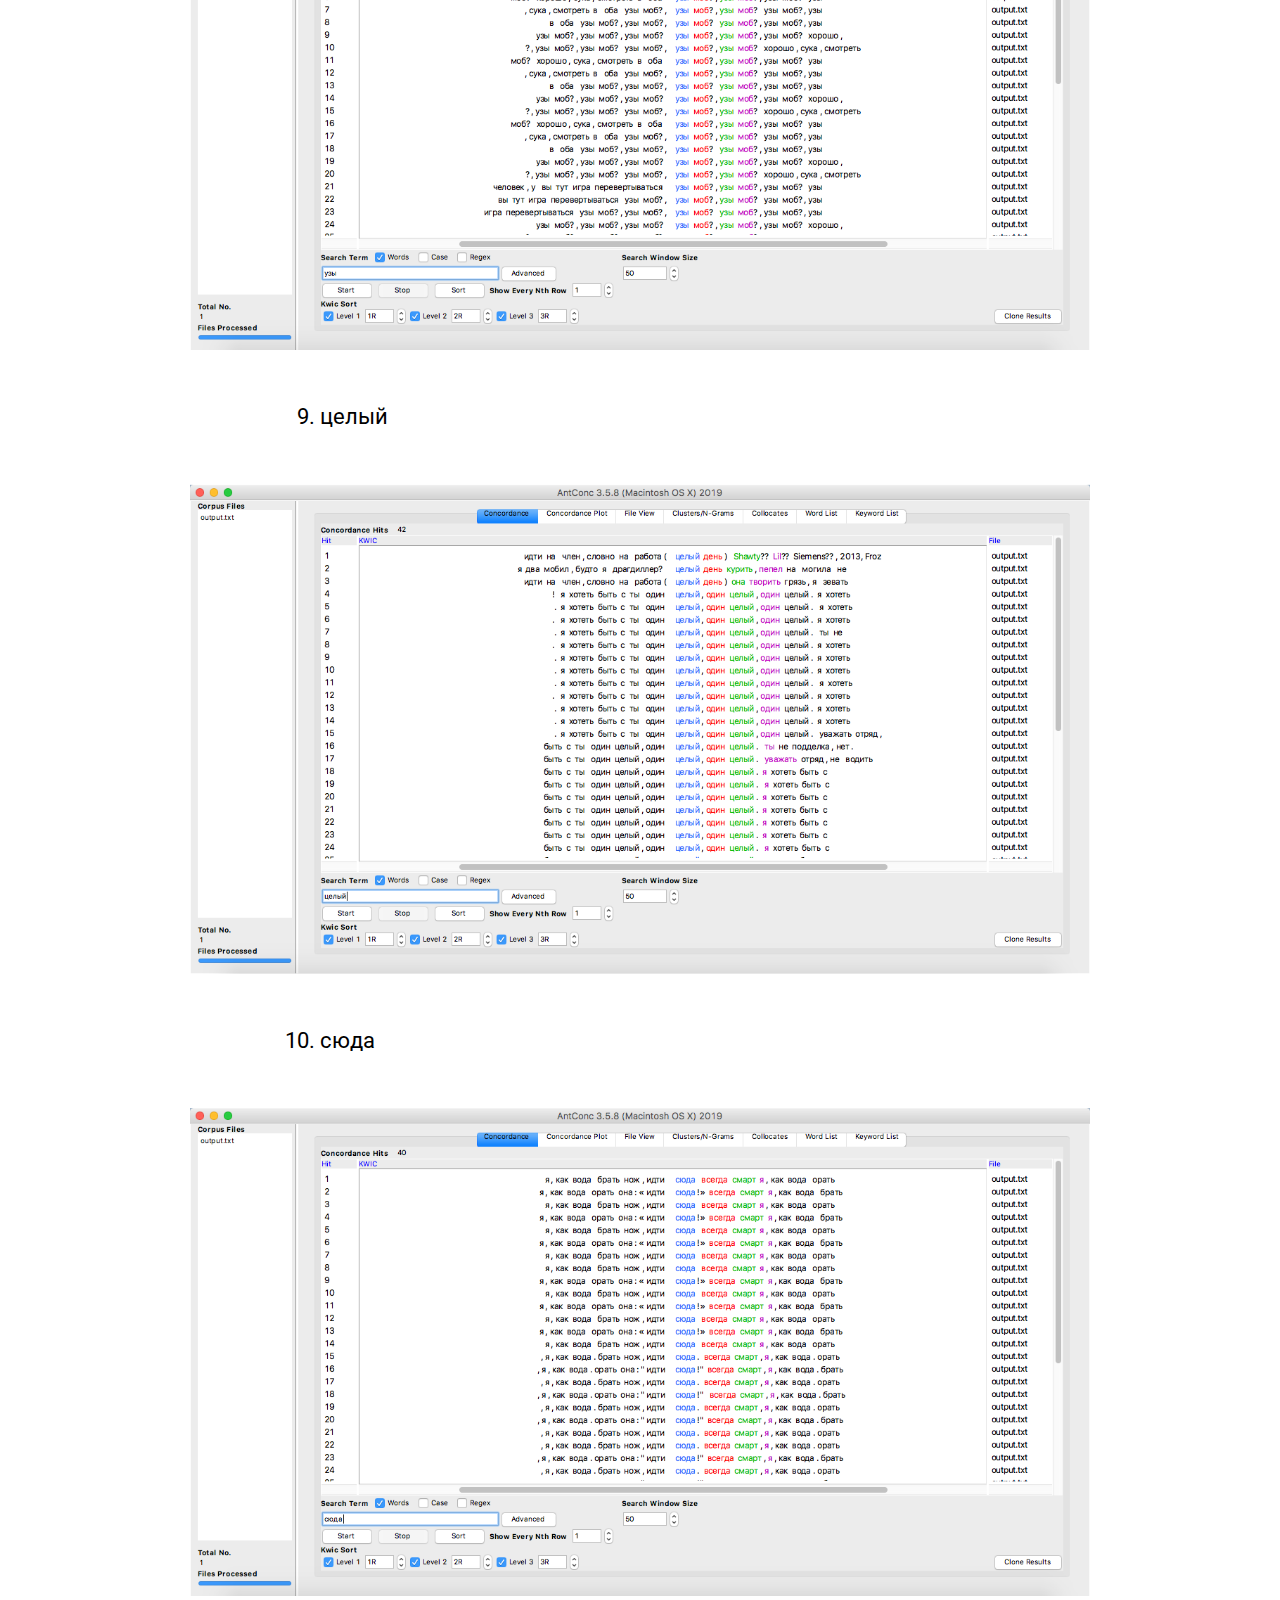
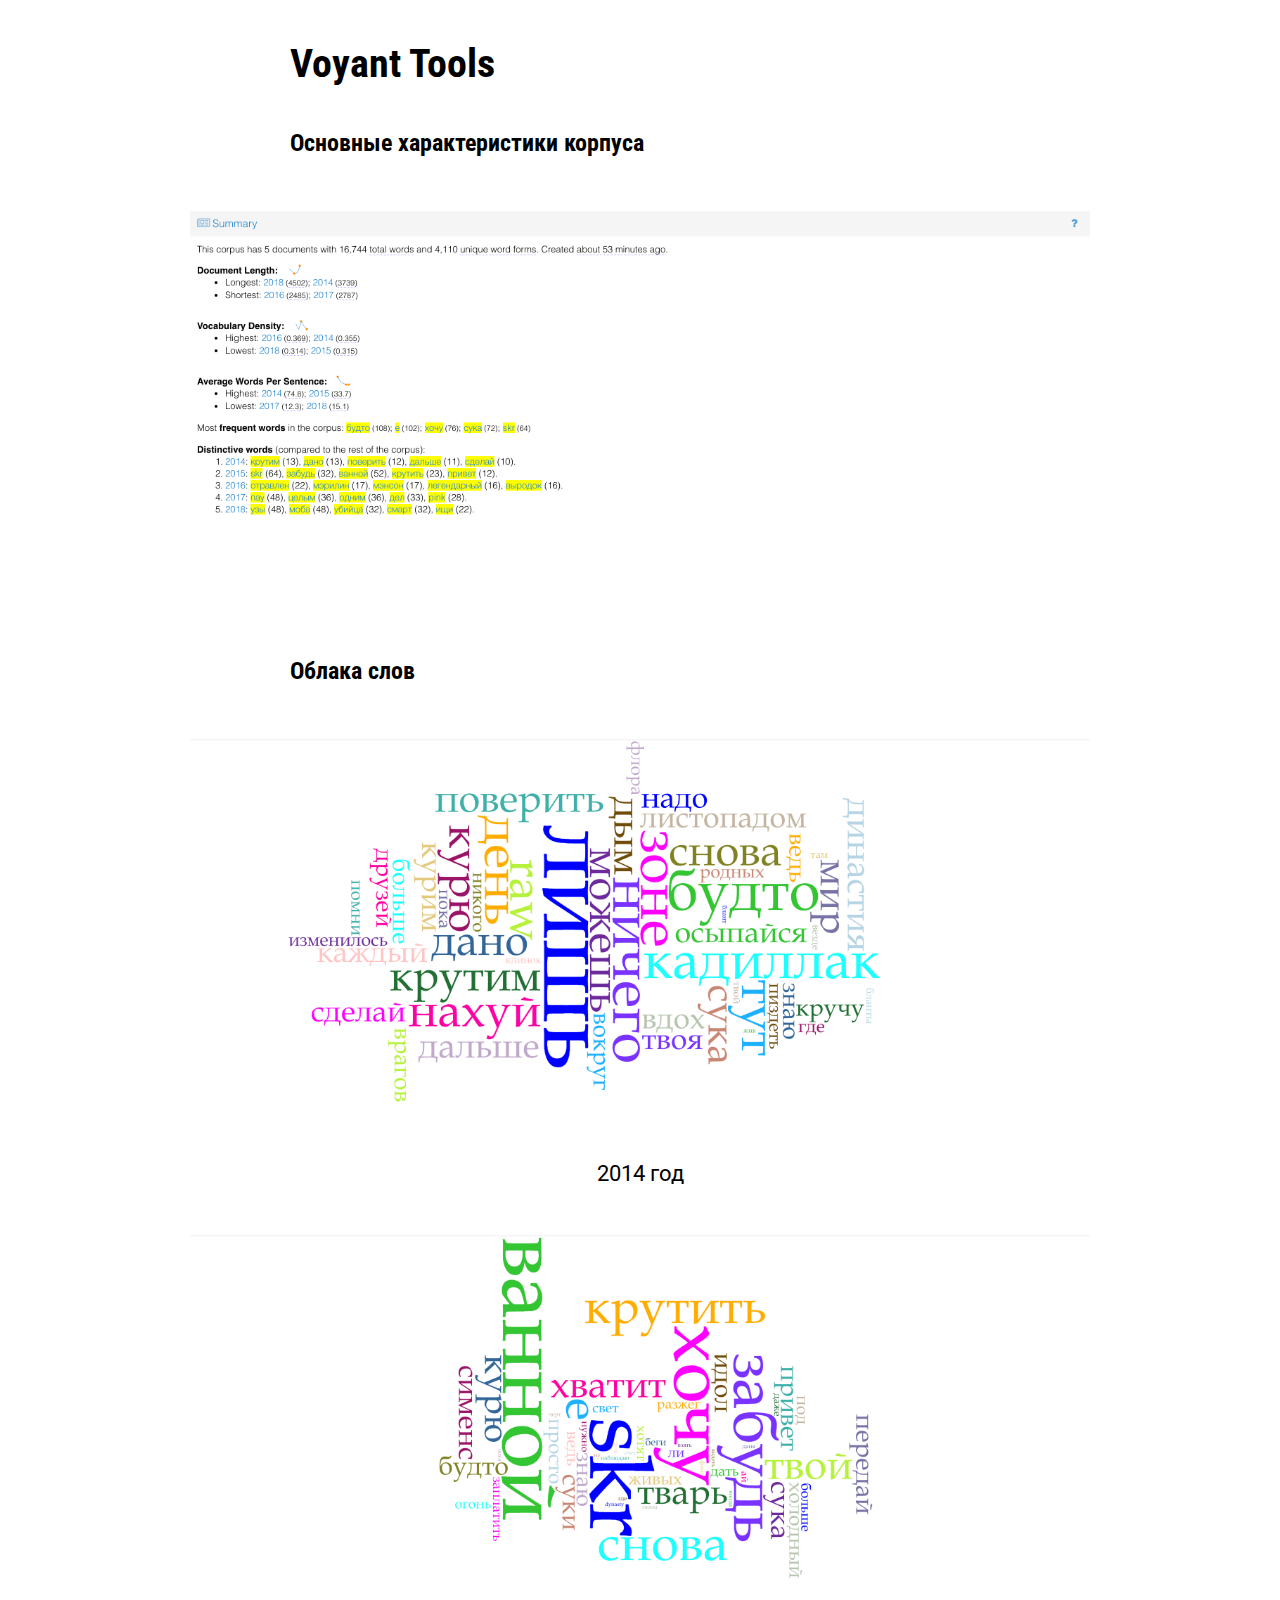
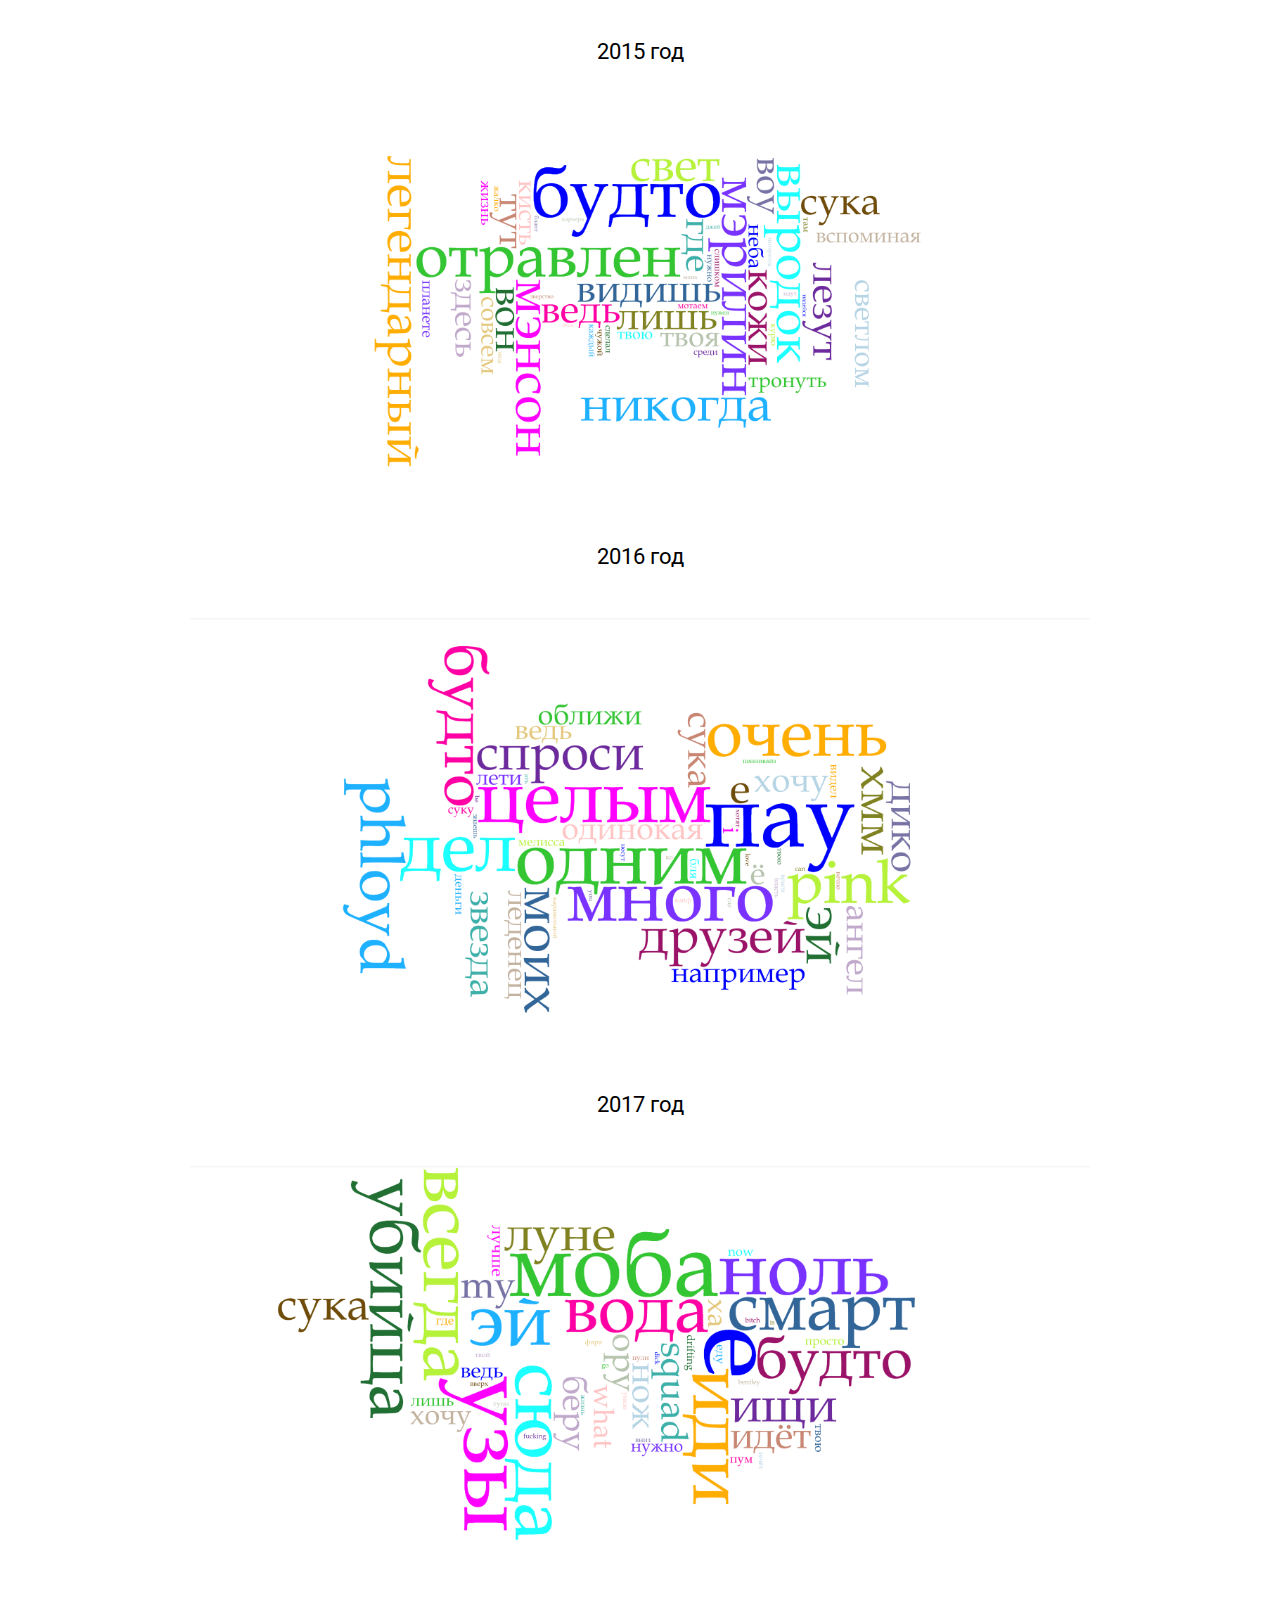
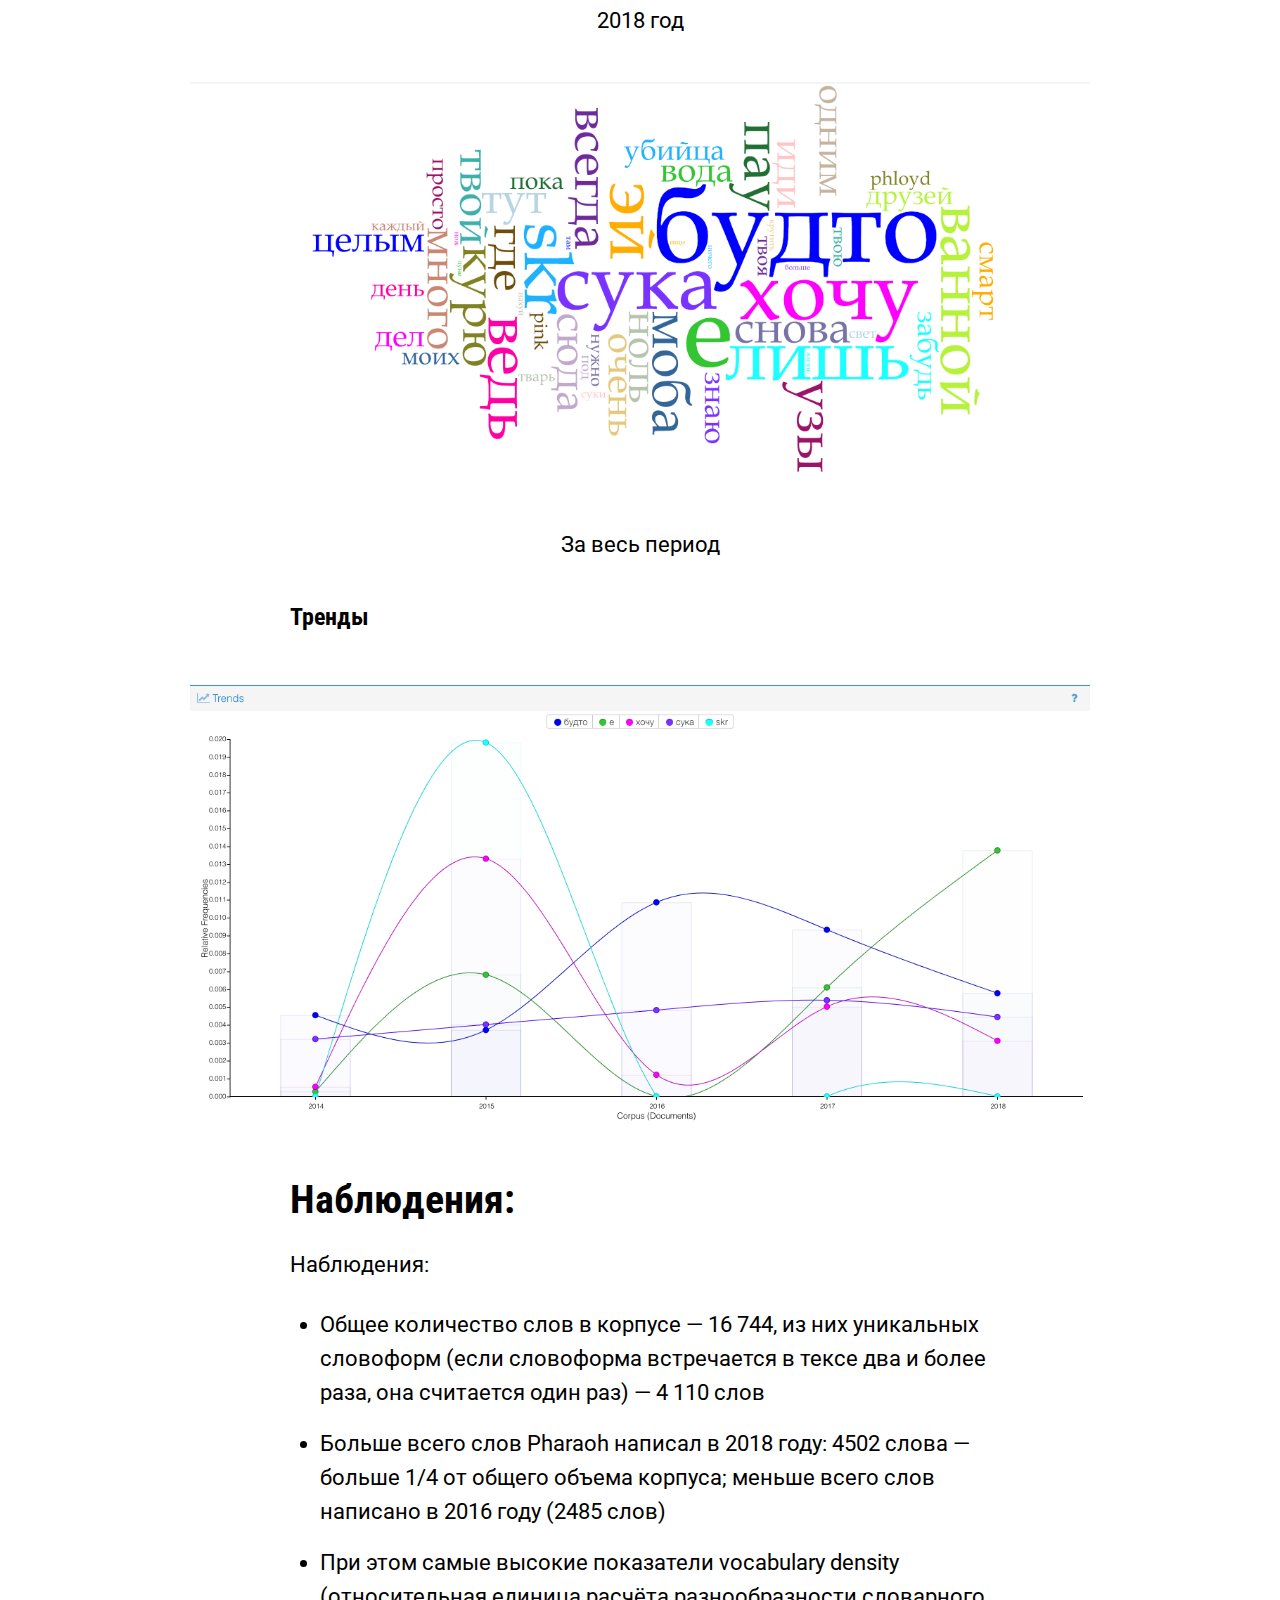
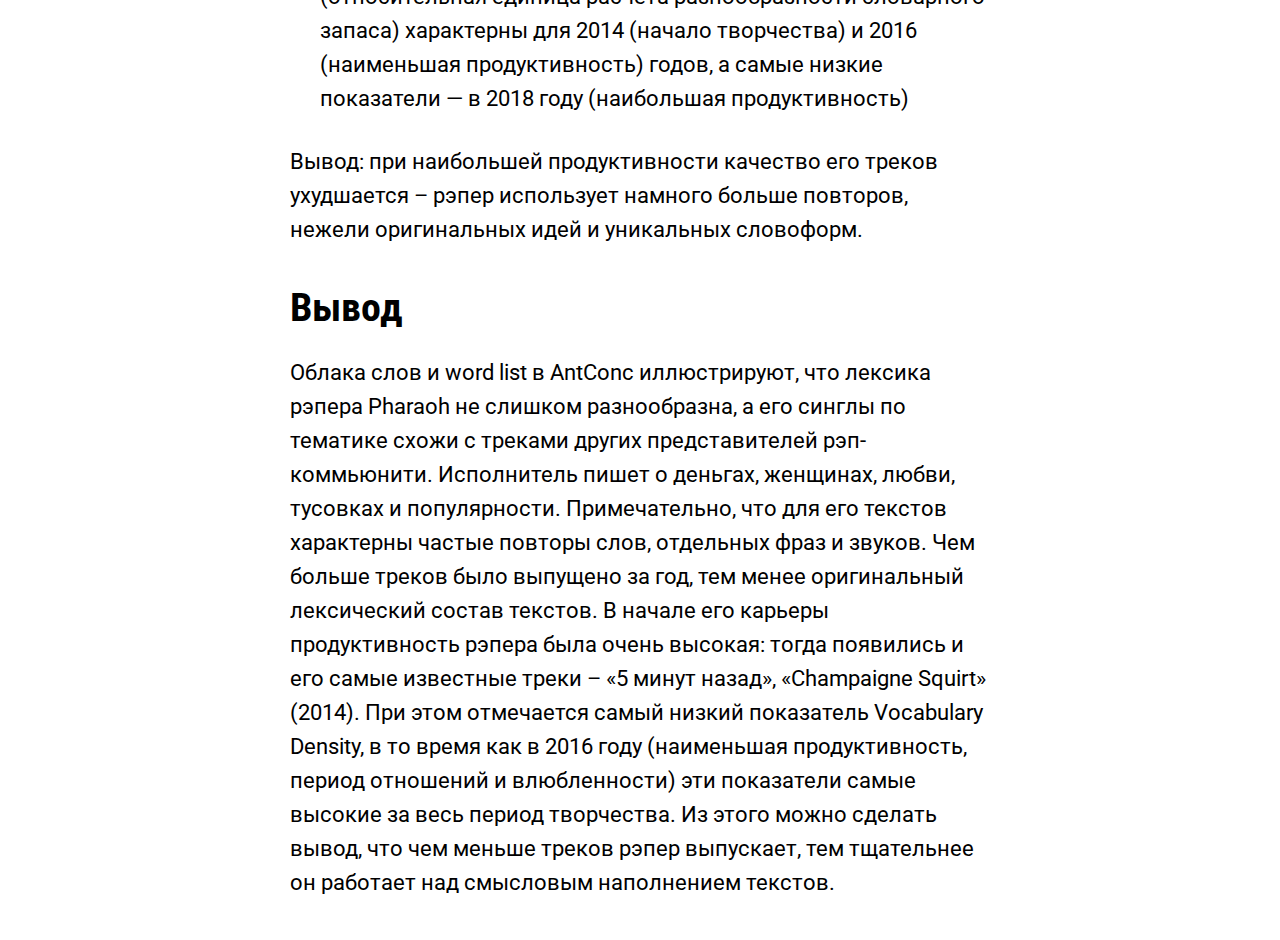
==== commit bd5511f6: "Update project.html" ====
--- a/project/project.html
+++ b/project/project.html
@@ -75,8 +75,16 @@
           </figure>
         <h3>Тренды</h3>
           <img src="Voyant Tools/trends.png" alt="trends">
+        <h2>Наблюдения:</h2>
+        <p>Наблюдения: 
+        <ul>
+          <li>Общее количество слов в корпусе — 16 744, из них уникальных словоформ (если словоформа встречается в тексе два и более раза, она считается один раз) — 4 110 слов </li>
+          <li>Больше всего слов Pharaoh написал в 2018 году: 4502 слова — больше 1/4 от общего объема корпуса; меньше всего слов написано в 2016 году (2485 слов) </li>
+          <li>При этом самые высокие показатели vocabulary density (относительная единица расчёта разнообразности словарного запаса) характерны для 2014 (начало творчества) и 2016 (наименьшая продуктивность) годов, а самые низкие показатели — в 2018 году (наибольшая продуктивность) </li> 
+        </ul>
+        <p> Вывод: при наибольшей продуктивности качество его треков ухудшается – рэпер использует намного больше повторов, нежели оригинальных идей и уникальных словоформ. </p>
         <h2>Вывод</h2>
-          <p></p>
+          <p>Облака слов и word list в AntConc иллюстрируют, что лексика рэпера Pharaoh не слишком разнообразна, а его синглы по тематике схожи с треками других представителей рэп-коммьюнити. Исполнитель пишет о деньгах, женщинах, любви, тусовках и популярности. Примечательно, что для его текстов характерны частые повторы слов, отдельных фраз и звуков. Чем больше треков было выпущено за год, тем менее оригинальный лексический состав текстов. В начале его карьеры продуктивность рэпера была очень высокая: тогда появились и его самые известные треки – «5 минут назад», «Champaigne Squirt» (2014). При этом отмечается самый низкий показатель Vocabulary Density, в то время как в 2016 году (наименьшая продуктивность, период отношений и влюбленности) эти показатели самые высокие за весь период творчества. Из этого можно сделать вывод, что чем меньше треков рэпер выпускает, тем тщательнее он работает над смысловым наполнением текстов. </p>
   </article>
 
 </body>
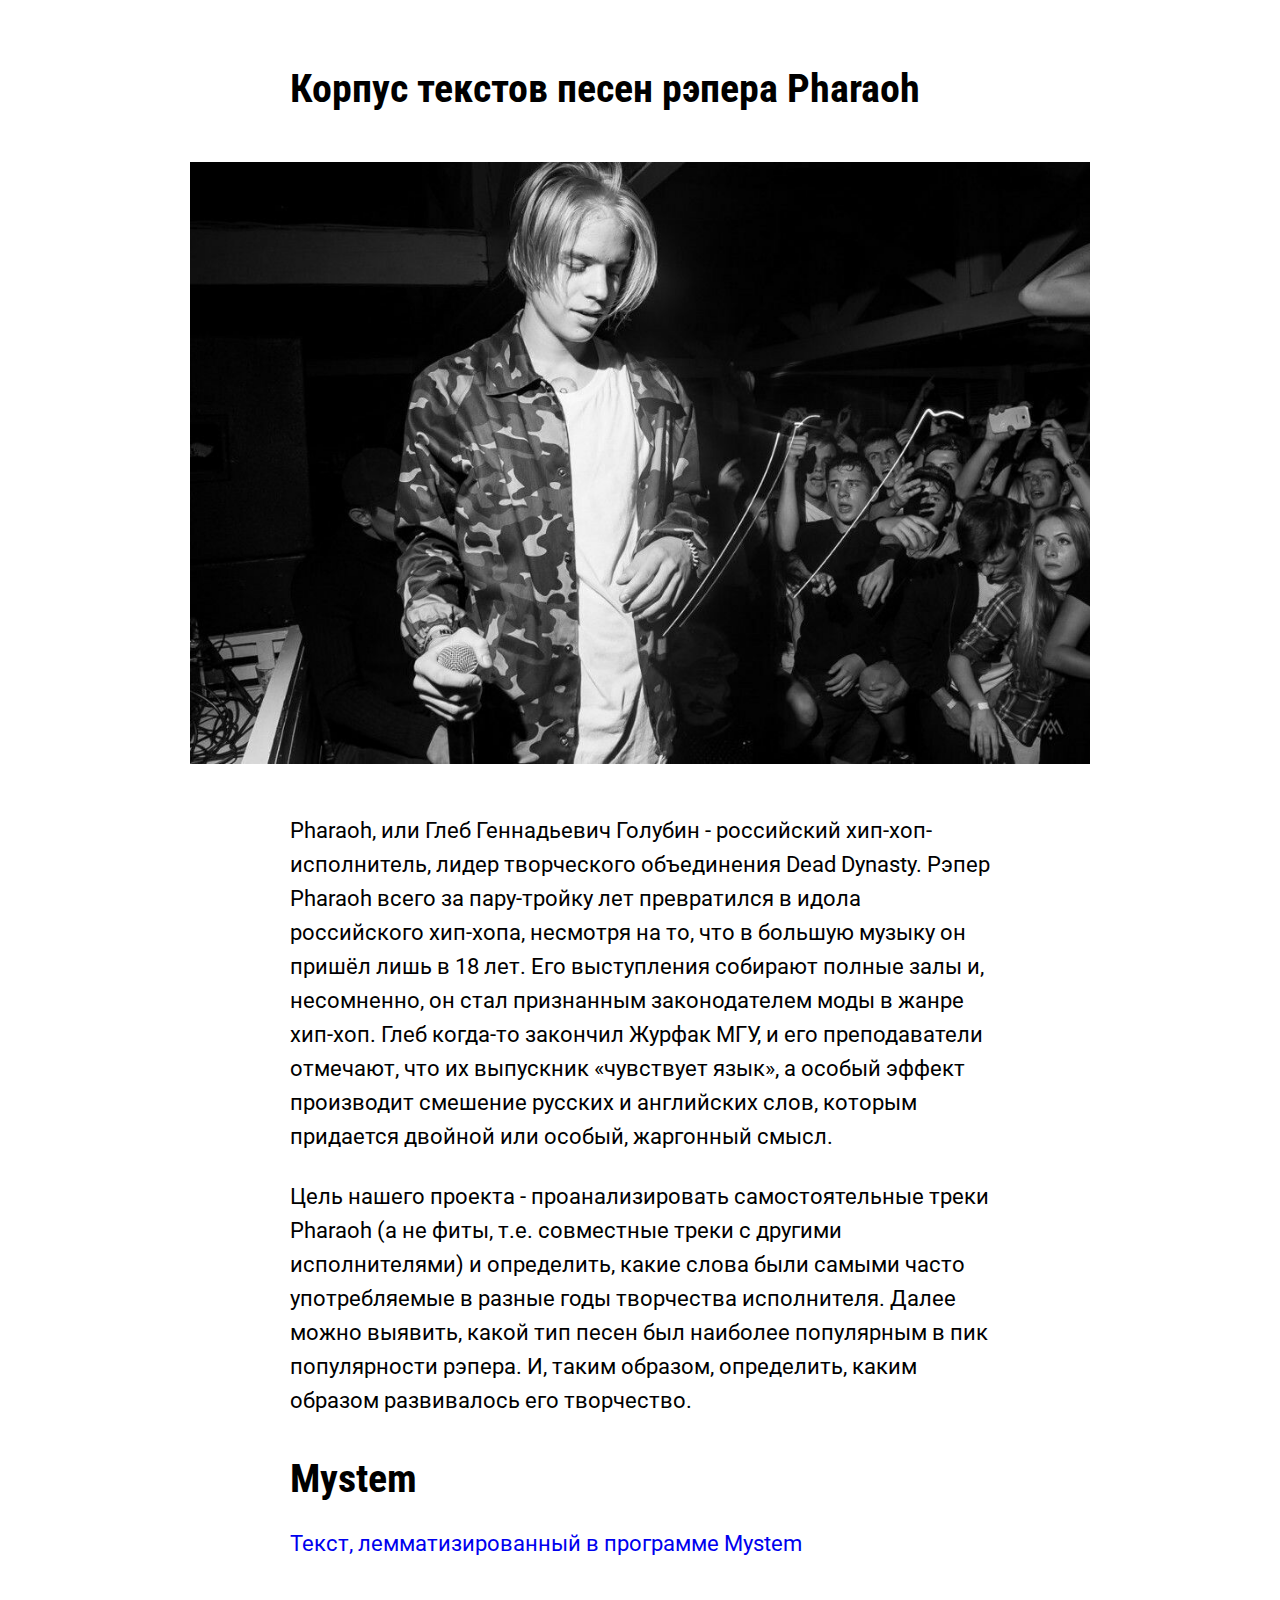
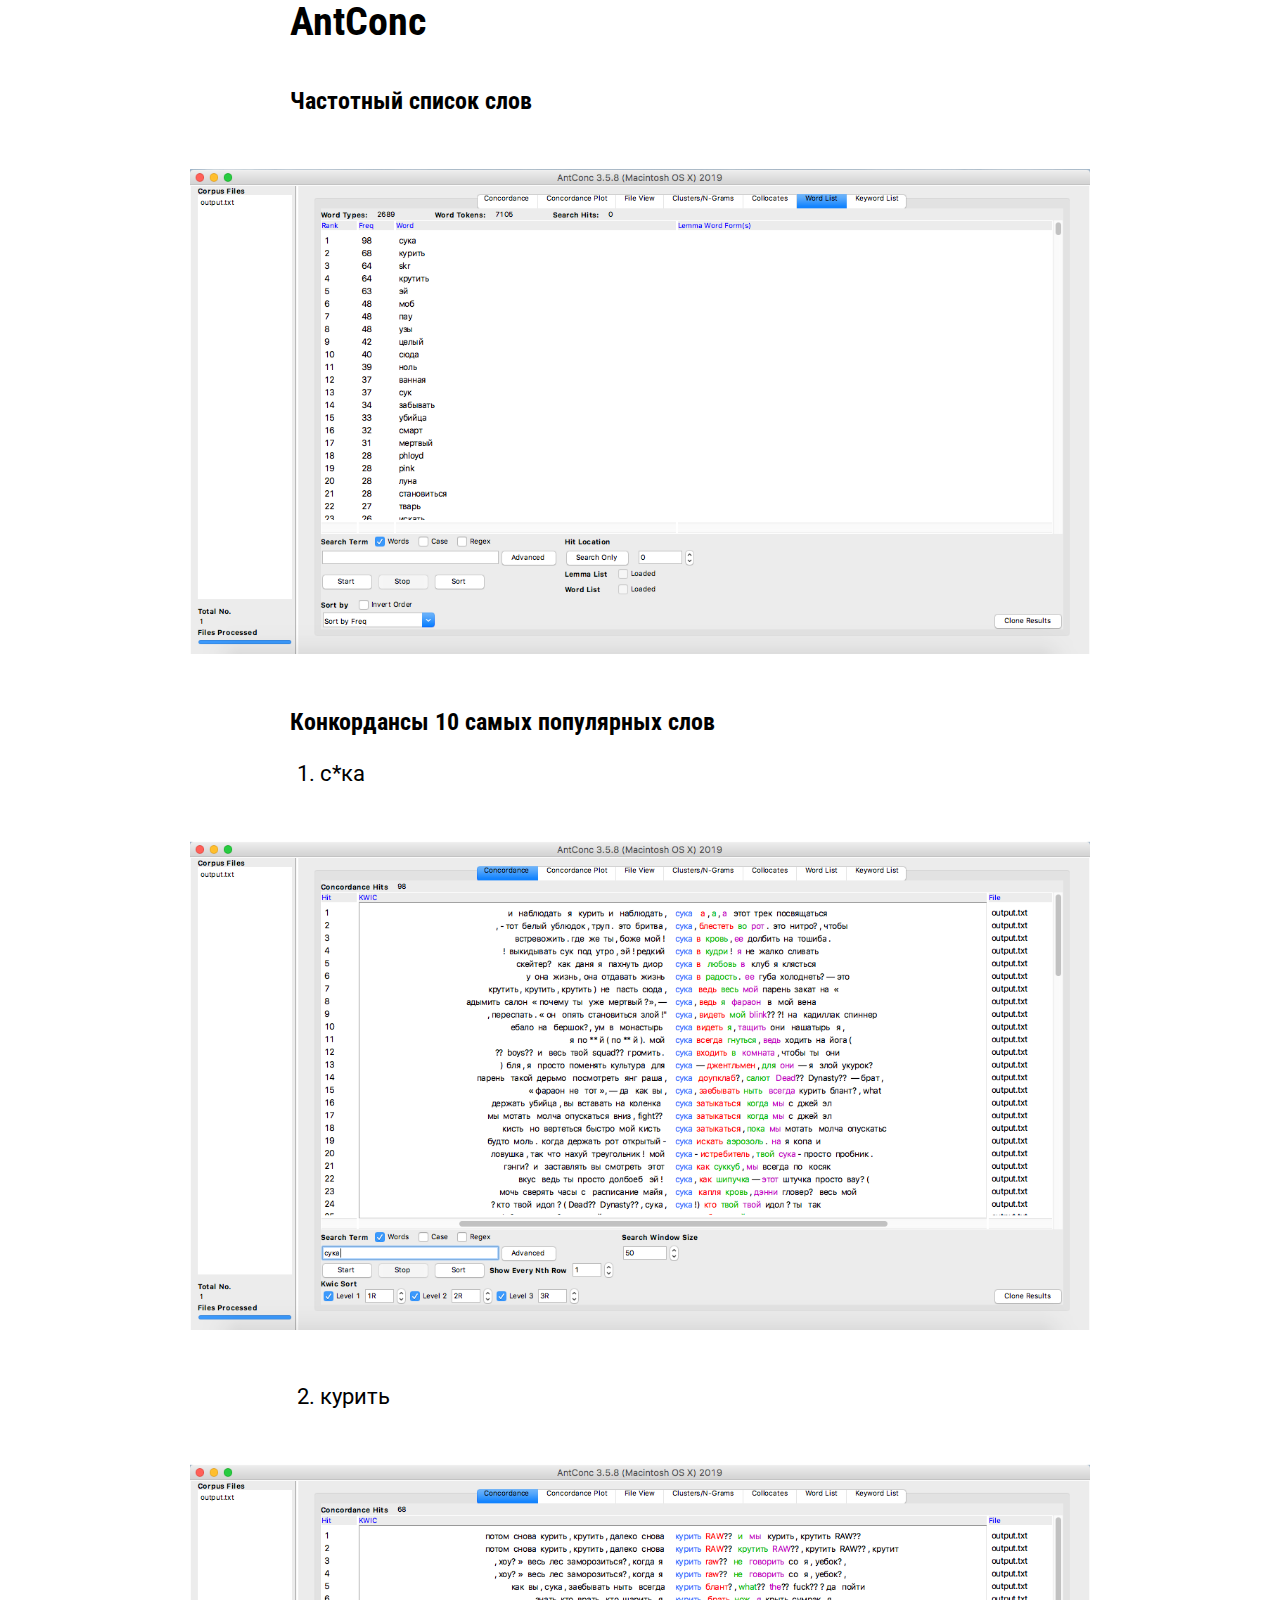
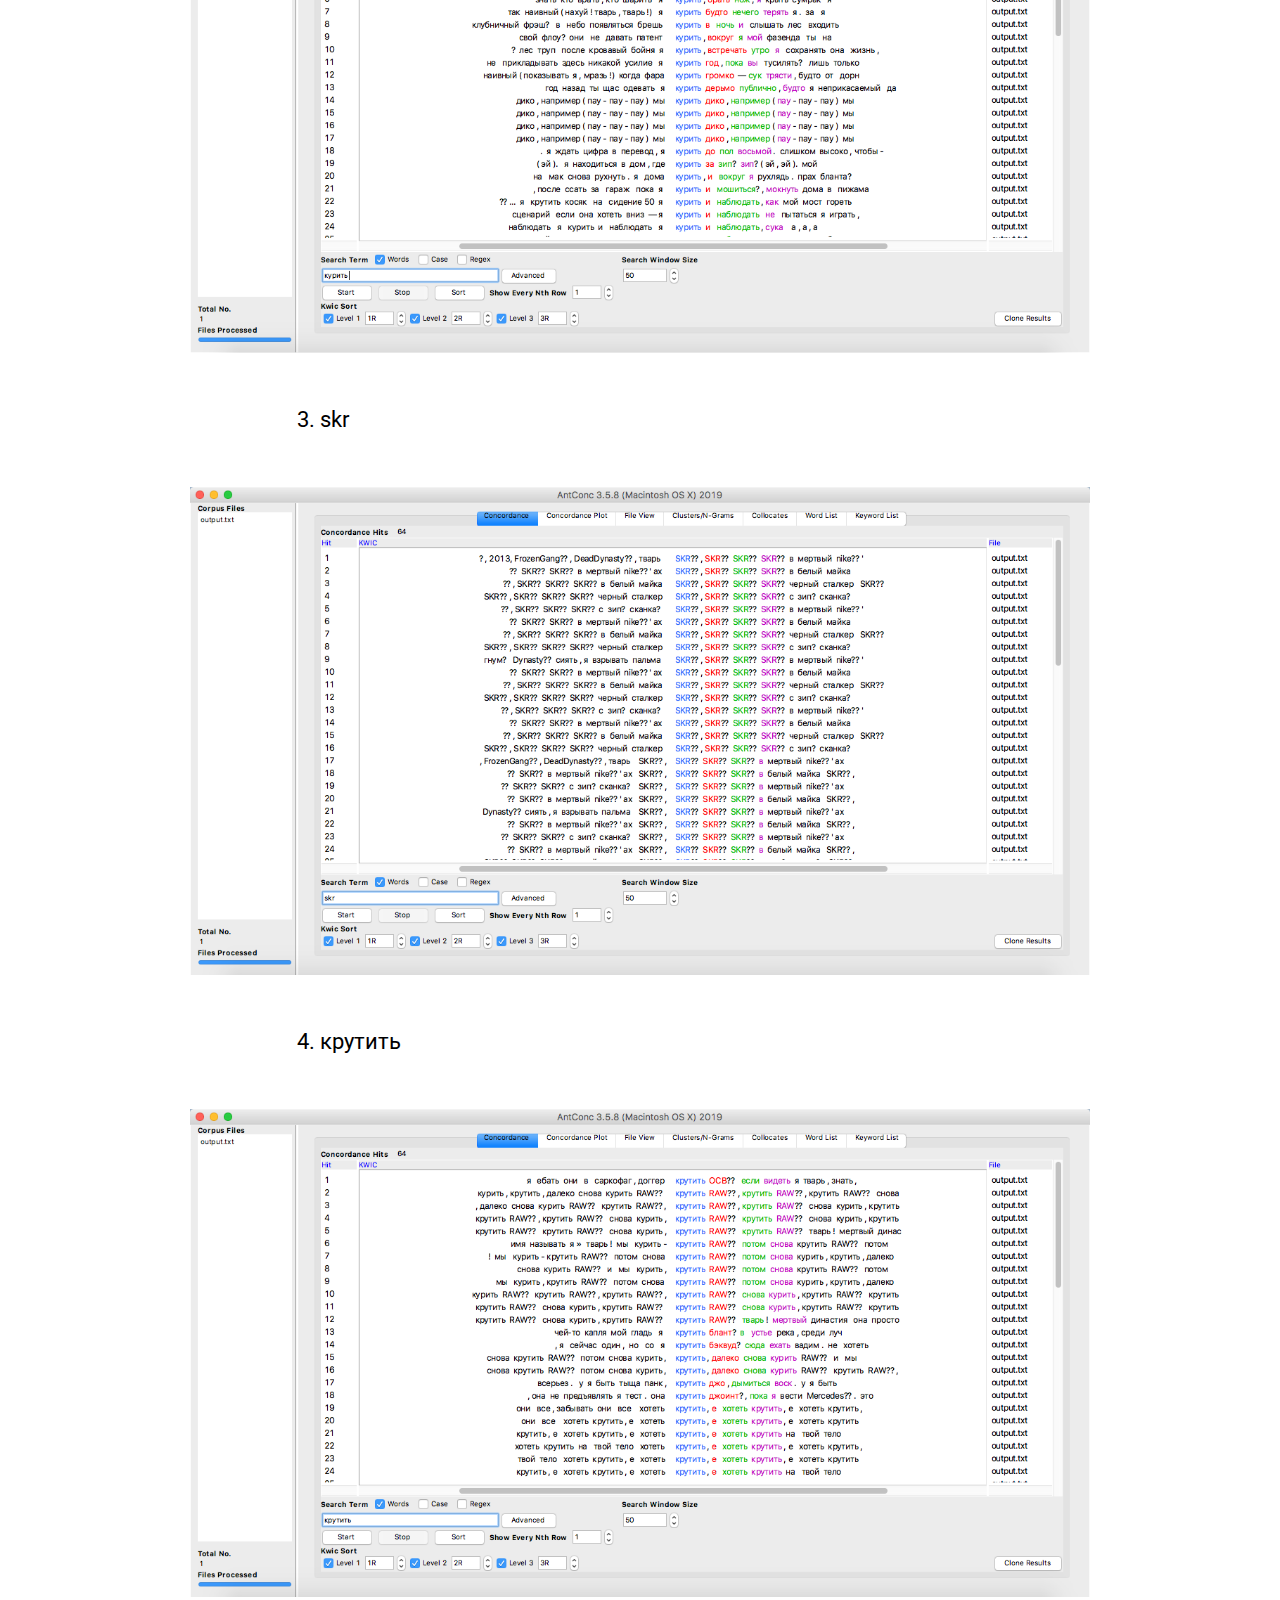
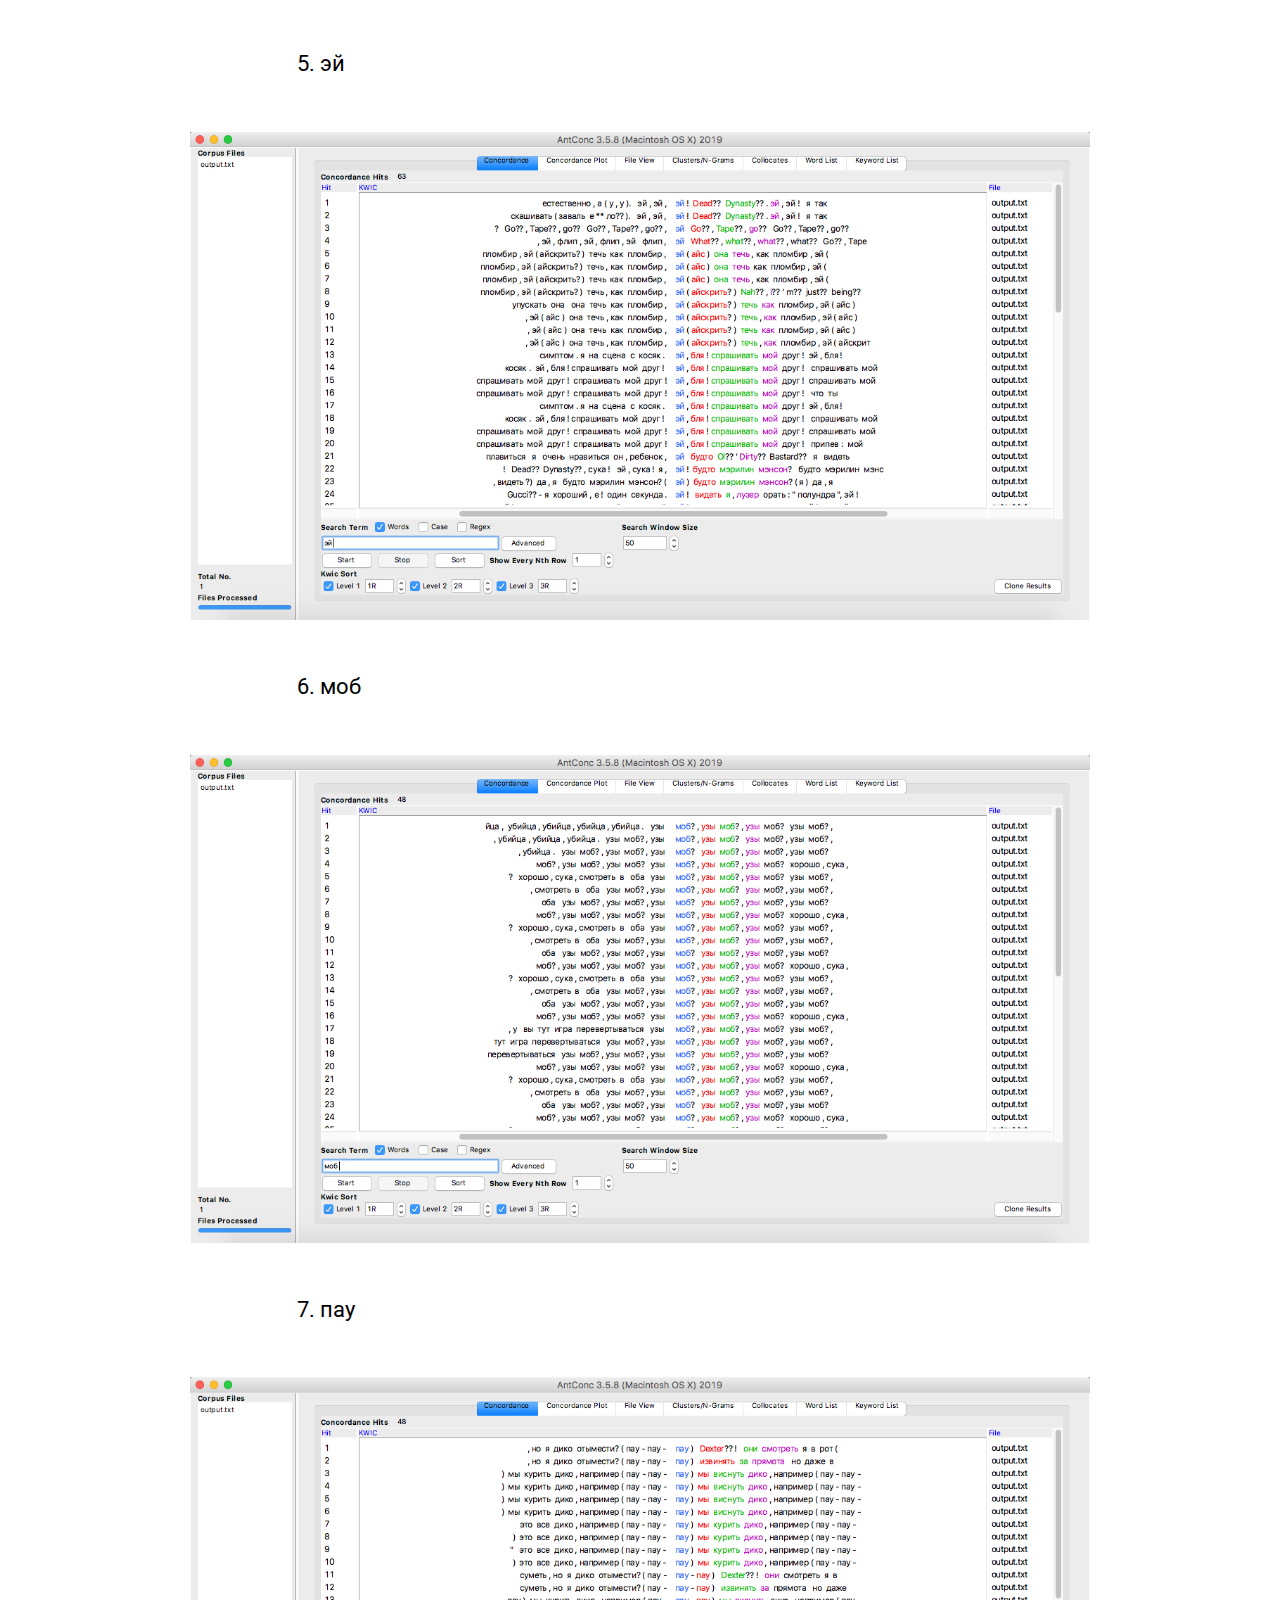
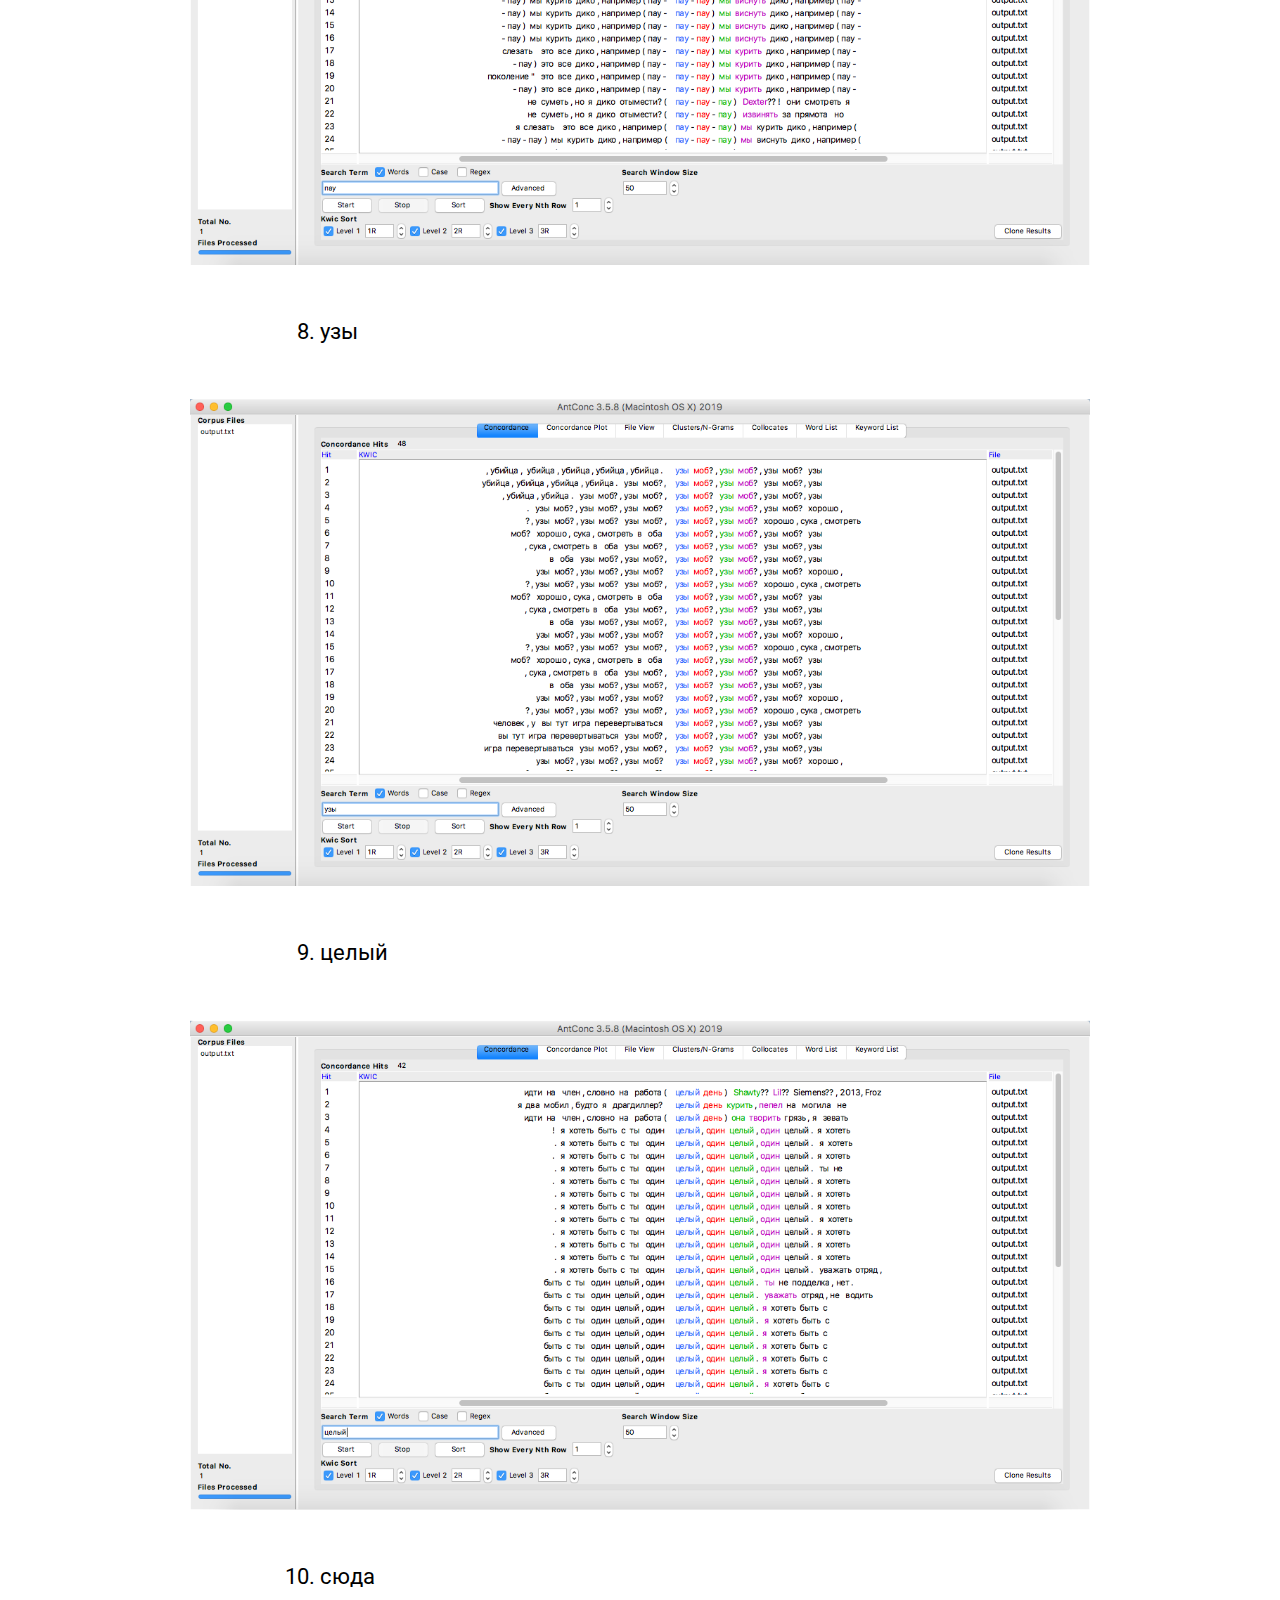
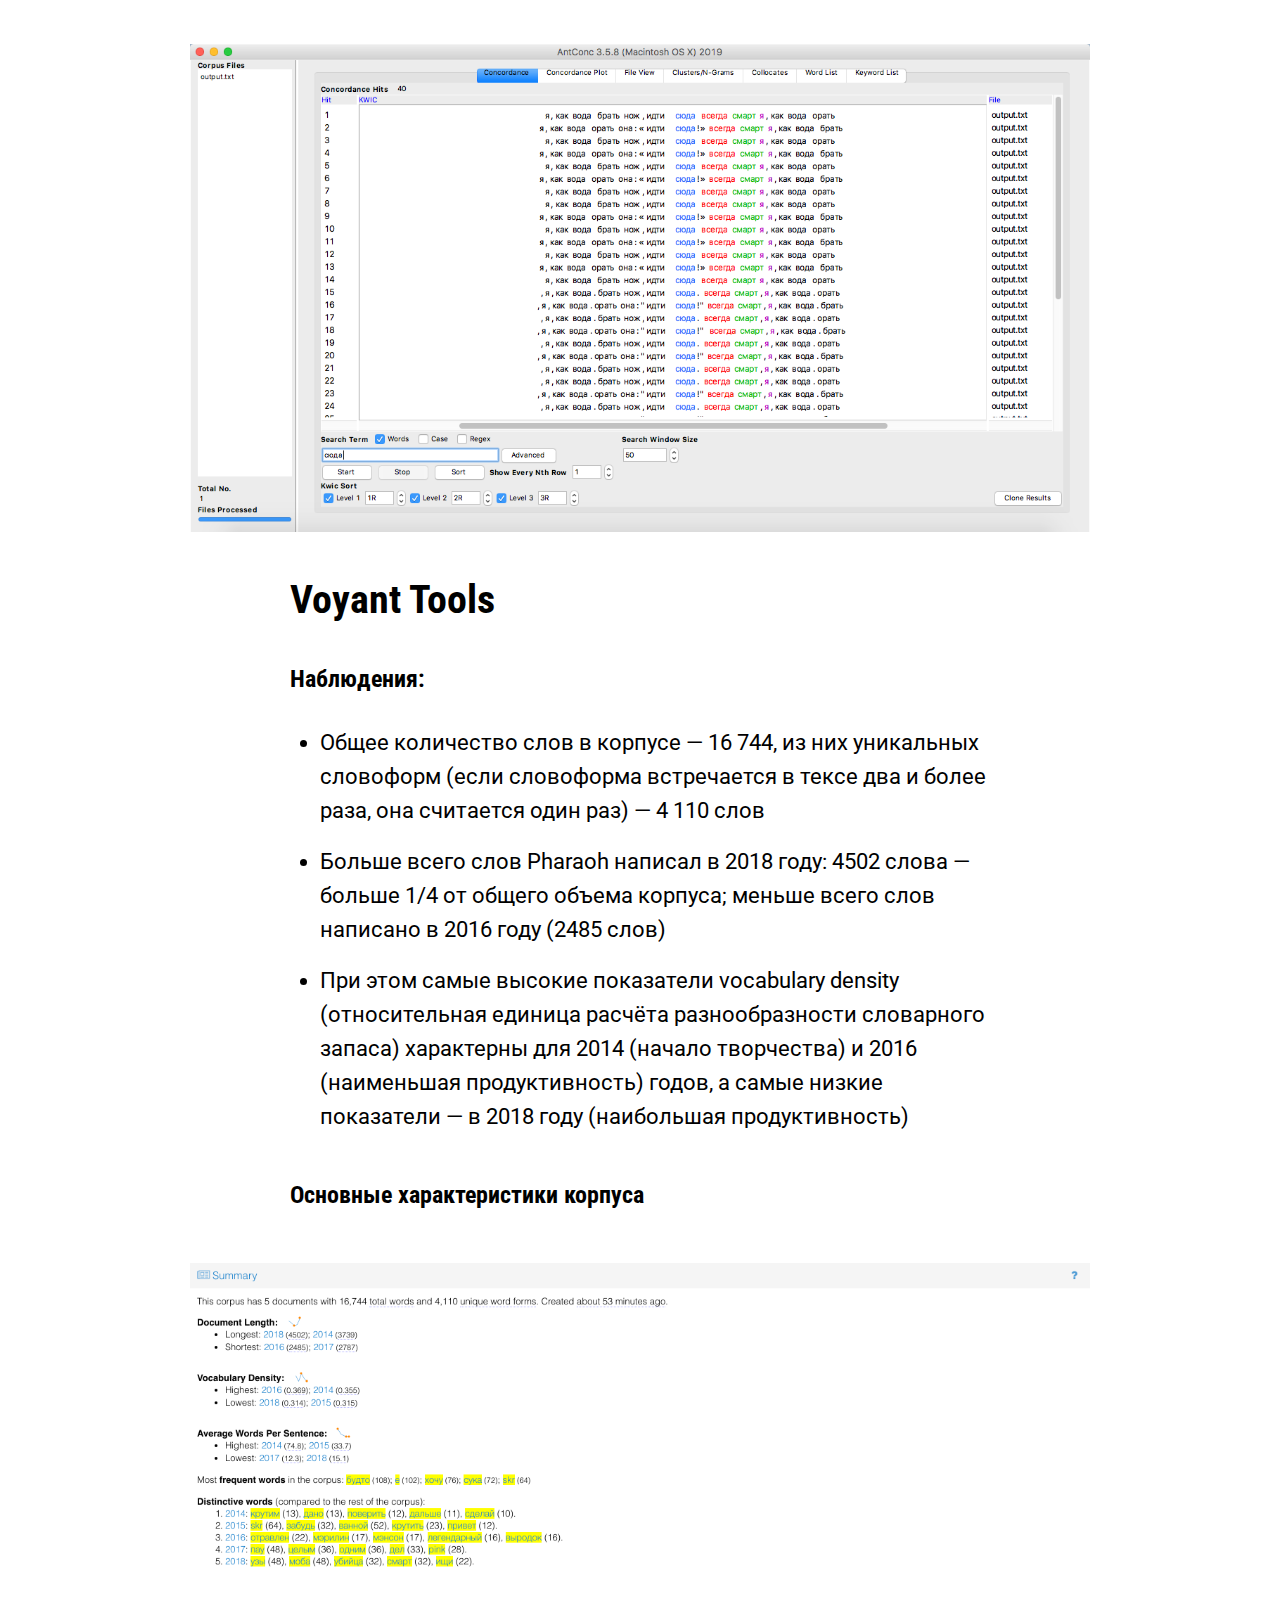
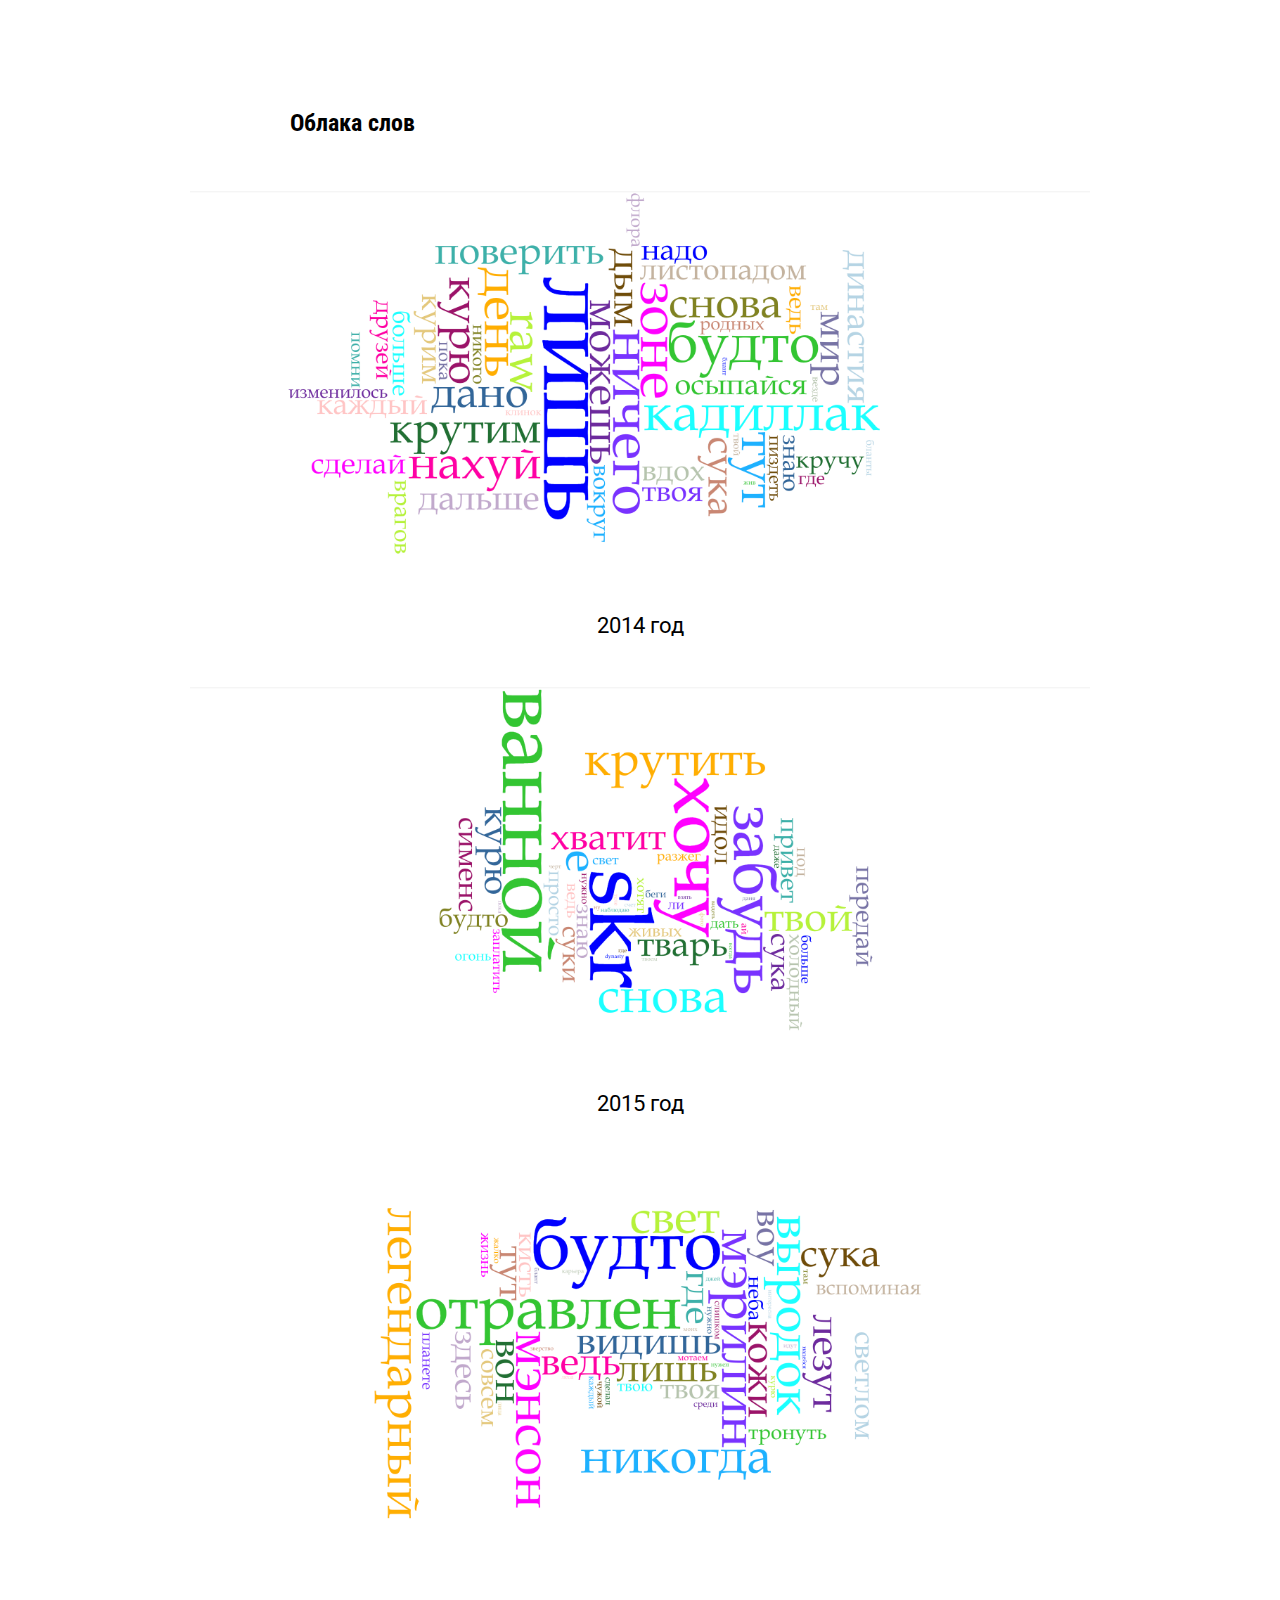
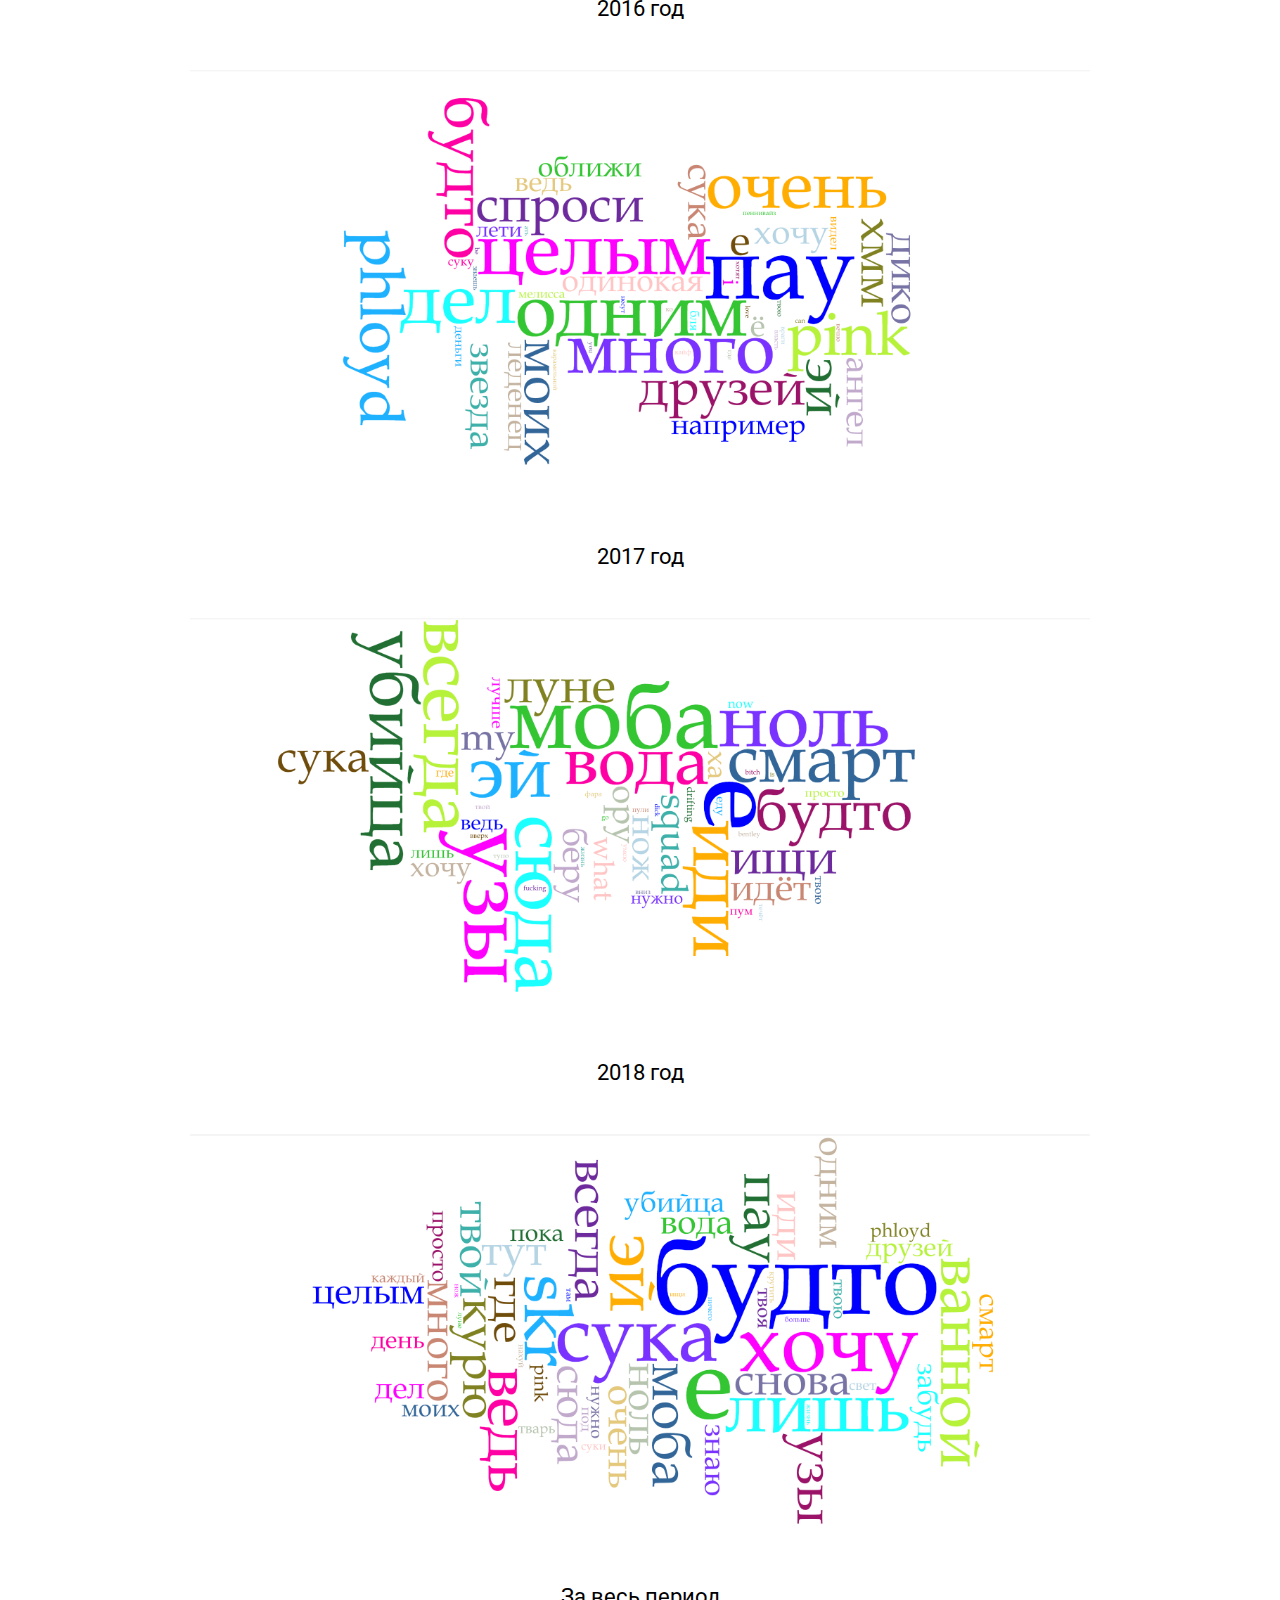
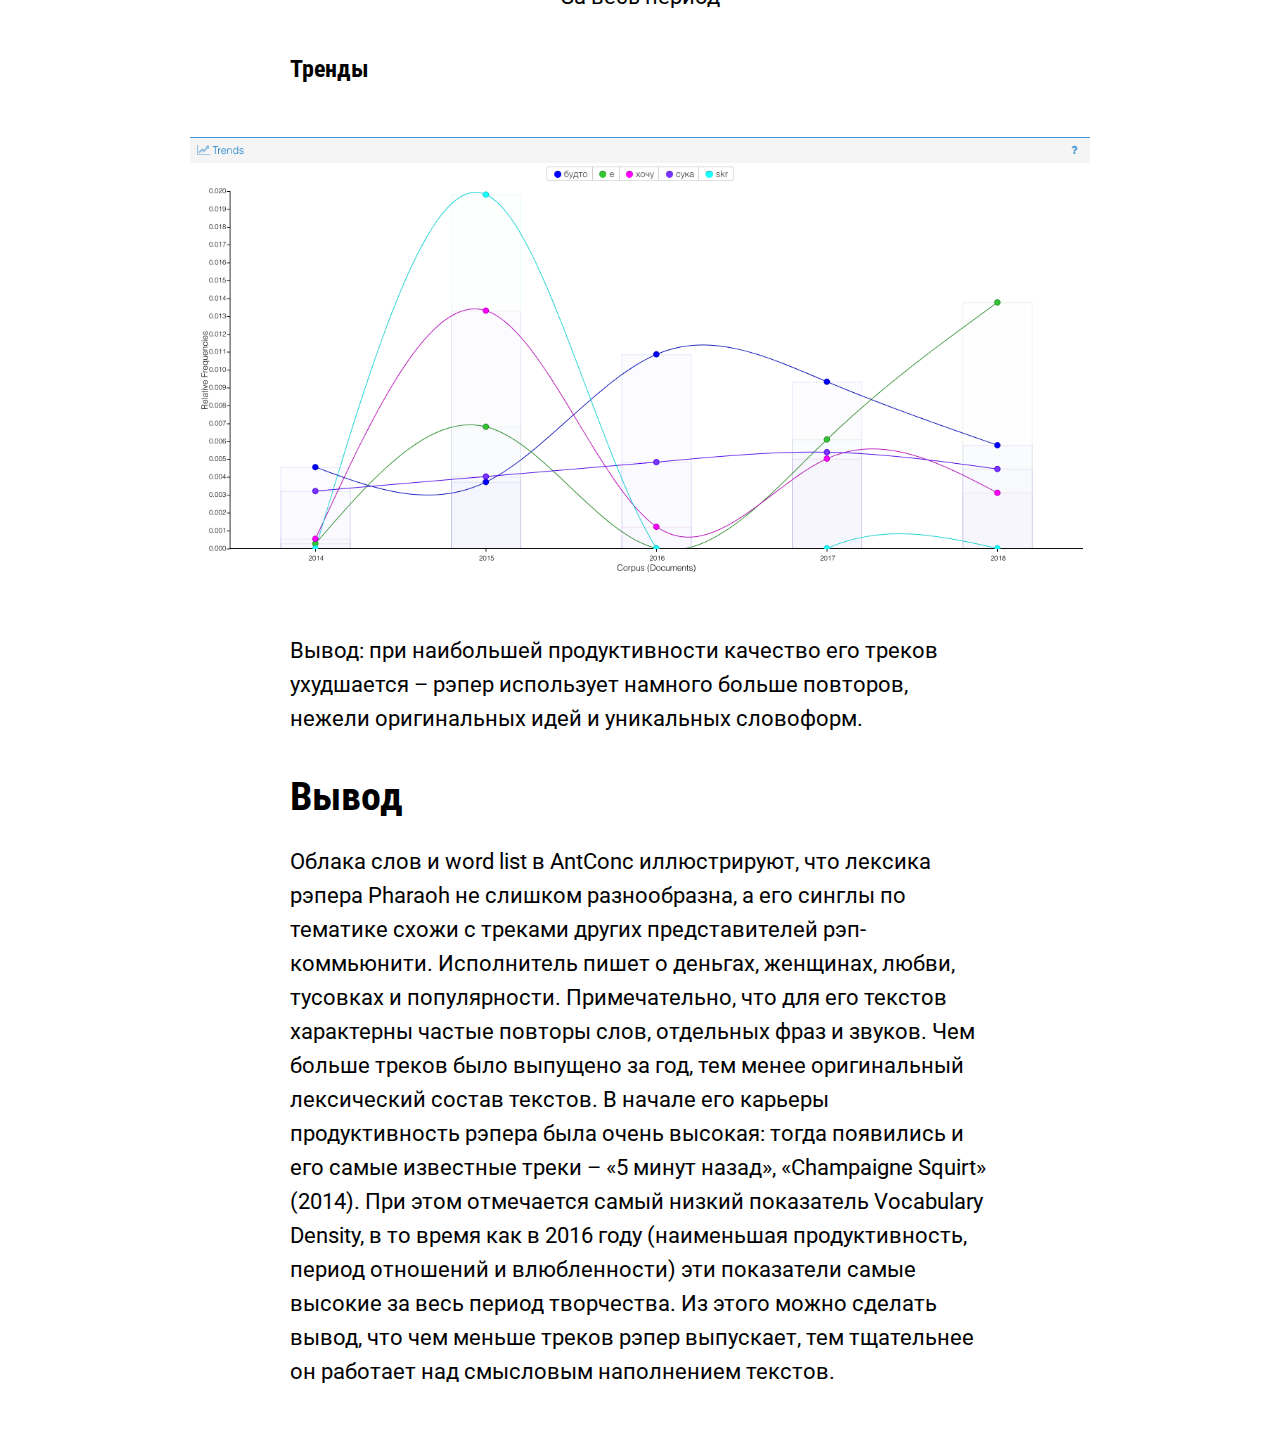
==== commit 4aed7a4d: "Update project.html" ====
--- a/project/project.html
+++ b/project/project.html
@@ -11,9 +11,8 @@
   <article>
     <h1>Корпус текстов песен рэпера Pharaoh</h1>
         <img src="img.jpg" alt="Глеб Голубин">
-          <blockquote>
-            "Я совершил революцию в стране и поменял культуру" — Глеб Голубин в интервью Harper's Bazaar
-          </blockquote>
+          <p>Pharaoh, или Глеб Геннадьевич Голубин - российский хип-хоп-исполнитель, лидер творческого объединения Dead Dynasty. Рэпер Pharaoh всего за пару-тройку лет превратился в идола российского хип-хопа, несмотря на то, что в большую музыку он пришёл лишь в 18 лет. Его выступления собирают полные залы и, несомненно, он стал признанным законодателем моды в жанре хип-хоп. Глеб когда-то закончил Журфак МГУ, и его преподаватели отмечают, что их выпускник «чувствует язык», а особый эффект производит смешение русских и английских слов, которым придается двойной или особый, жаргонный смысл.</p>
+          <p>Цель нашего проекта - проанализировать самостоятельные треки Pharaoh (а не фиты, т.е. совместные треки с другими исполнителями) и определить, какие слова были самыми часто употребляемые в разные годы творчества исполнителя. Далее можно выявить, какой тип песен был наиболее популярным в пик популярности рэпера. И, таким образом, определить, каким образом развивалось его творчество.</p>
       <h2>Mystem</h2>
         <p>
           <a href="Mystem/output.txt">Текст, лемматизированный в программе Mystem</a>
@@ -46,6 +45,12 @@
         </ol>
 
       <h2>Voyant Tools</h2>
+        <h3>Наблюдения:</h3>
+        <ul>
+          <li>Общее количество слов в корпусе — 16 744, из них уникальных словоформ (если словоформа встречается в тексе два и более раза, она считается один раз) — 4 110 слов </li>
+          <li>Больше всего слов Pharaoh написал в 2018 году: 4502 слова — больше 1/4 от общего объема корпуса; меньше всего слов написано в 2016 году (2485 слов) </li>
+          <li>При этом самые высокие показатели vocabulary density (относительная единица расчёта разнообразности словарного запаса) характерны для 2014 (начало творчества) и 2016 (наименьшая продуктивность) годов, а самые низкие показатели — в 2018 году (наибольшая продуктивность) </li> 
+        </ul>
         <h3>Основные характеристики корпуса</h3>
           <img src="Voyant Tools/summary.png" alt="summary">
         <h3>Облака слов</h3>
@@ -75,13 +80,6 @@
           </figure>
         <h3>Тренды</h3>
           <img src="Voyant Tools/trends.png" alt="trends">
-        <h2>Наблюдения:</h2>
-        <p>Наблюдения: 
-        <ul>
-          <li>Общее количество слов в корпусе — 16 744, из них уникальных словоформ (если словоформа встречается в тексе два и более раза, она считается один раз) — 4 110 слов </li>
-          <li>Больше всего слов Pharaoh написал в 2018 году: 4502 слова — больше 1/4 от общего объема корпуса; меньше всего слов написано в 2016 году (2485 слов) </li>
-          <li>При этом самые высокие показатели vocabulary density (относительная единица расчёта разнообразности словарного запаса) характерны для 2014 (начало творчества) и 2016 (наименьшая продуктивность) годов, а самые низкие показатели — в 2018 году (наибольшая продуктивность) </li> 
-        </ul>
         <p> Вывод: при наибольшей продуктивности качество его треков ухудшается – рэпер использует намного больше повторов, нежели оригинальных идей и уникальных словоформ. </p>
         <h2>Вывод</h2>
           <p>Облака слов и word list в AntConc иллюстрируют, что лексика рэпера Pharaoh не слишком разнообразна, а его синглы по тематике схожи с треками других представителей рэп-коммьюнити. Исполнитель пишет о деньгах, женщинах, любви, тусовках и популярности. Примечательно, что для его текстов характерны частые повторы слов, отдельных фраз и звуков. Чем больше треков было выпущено за год, тем менее оригинальный лексический состав текстов. В начале его карьеры продуктивность рэпера была очень высокая: тогда появились и его самые известные треки – «5 минут назад», «Champaigne Squirt» (2014). При этом отмечается самый низкий показатель Vocabulary Density, в то время как в 2016 году (наименьшая продуктивность, период отношений и влюбленности) эти показатели самые высокие за весь период творчества. Из этого можно сделать вывод, что чем меньше треков рэпер выпускает, тем тщательнее он работает над смысловым наполнением текстов. </p>
